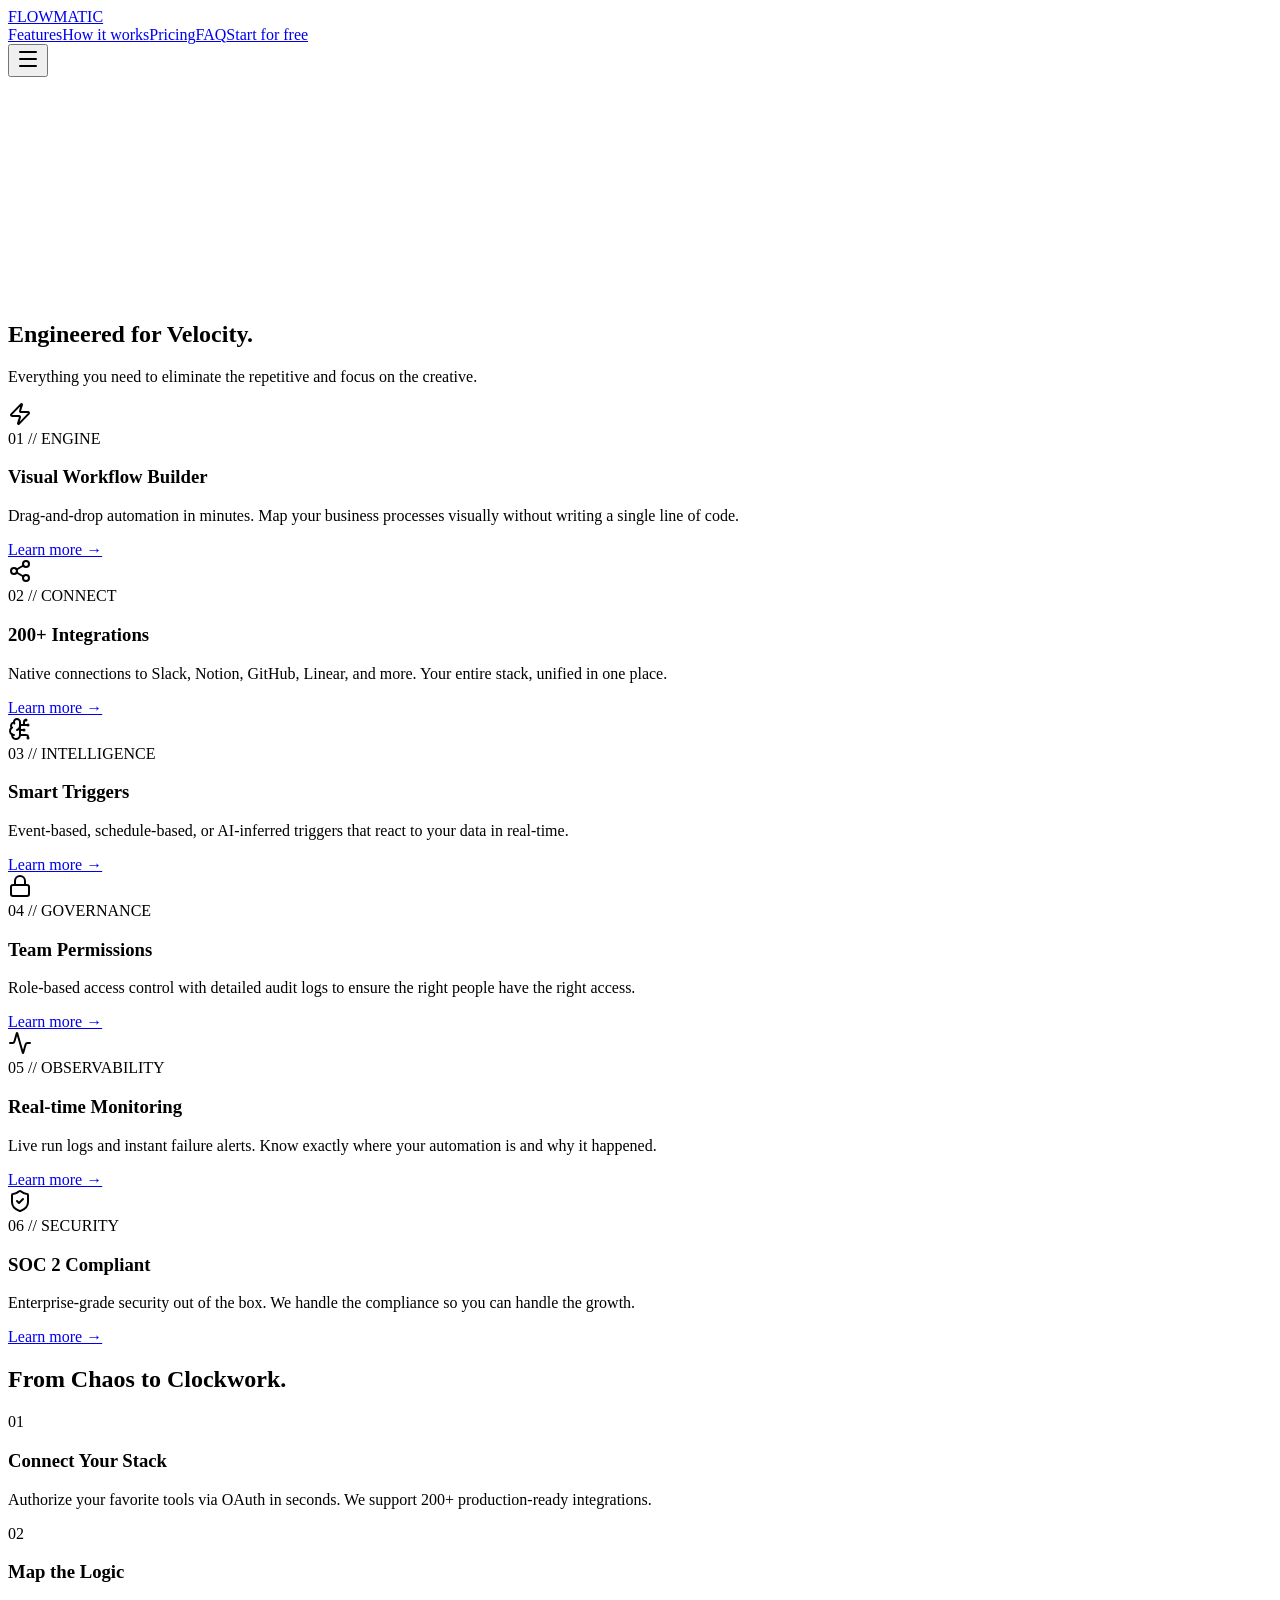
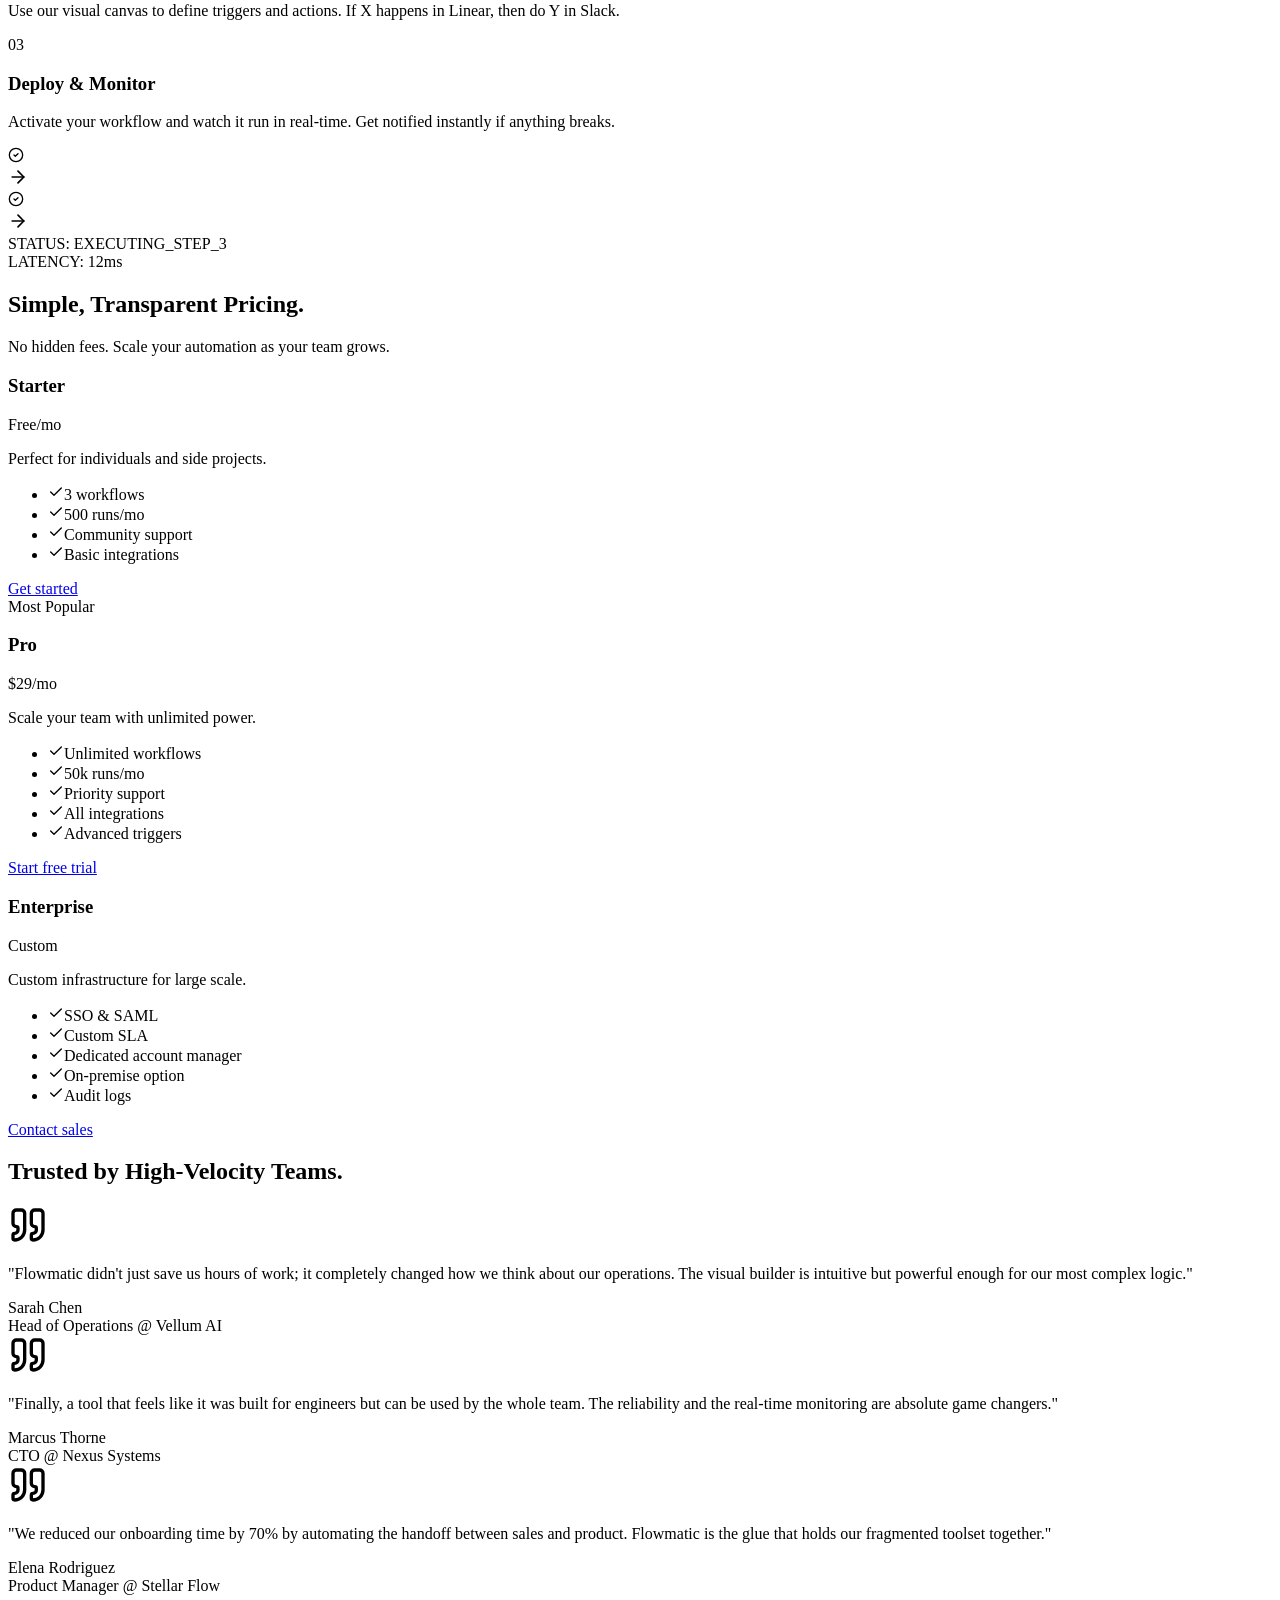
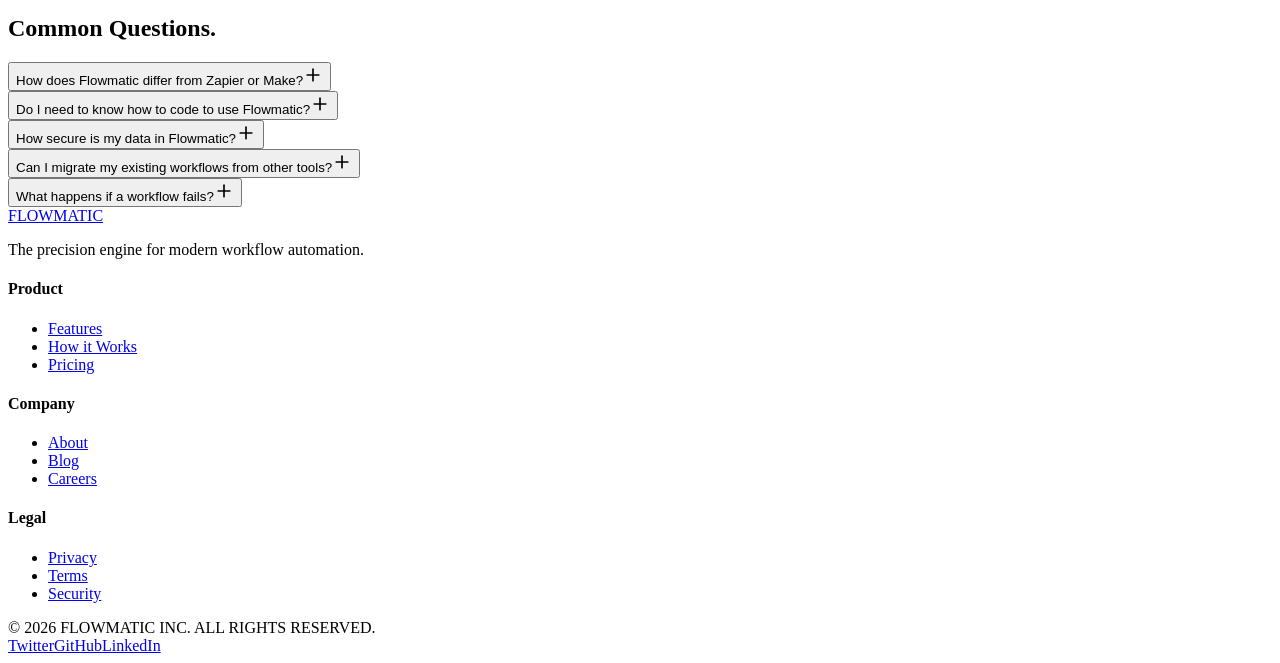
==== build-output/index.html @ 514c2322 "Submit shipskip artifact github-25263241428-1" ====
<!DOCTYPE html><html lang="en" class="scroll-smooth"><head><meta charSet="utf-8"/><meta name="viewport" content="width=device-width, initial-scale=1"/><link rel="preload" href="/_next/static/media/70bc3e132a0a741e-s.p.1409xf.ylxg8g.woff2" as="font" crossorigin="" type="font/woff2"/><link rel="preload" href="/_next/static/media/83afe278b6a6bb3c-s.p.0q-301v4kxxnr.woff2" as="font" crossorigin="" type="font/woff2"/><link rel="stylesheet" href="/_next/static/chunks/16w_9nn9a9vby.css" data-precedence="next"/><link rel="preload" as="script" fetchPriority="low" href="/_next/static/chunks/0ht900cau6_ur.js"/><script src="/_next/static/chunks/06~f4cvc3b8e~.js" async=""></script><script src="/_next/static/chunks/0n~dq4kpx9xxx.js" async=""></script><script src="/_next/static/chunks/turbopack-0cd6qyn3iwjya.js" async=""></script><script src="/_next/static/chunks/0dbhjjzl8qfwv.js" async=""></script><script src="/_next/static/chunks/011aah4_vrsm4.js" async=""></script><meta name="next-size-adjust" content=""/><title>Flowmatic | Automate the work. Keep the thinking.</title><meta name="description" content="AI-powered workflow automation for small teams. Eliminate busywork and ship faster."/><script src="/_next/static/chunks/03~yq9q893hmn.js" noModule=""></script></head><body class="inter_5901b7c6-module__ec5Qua__variable jetbrains_mono_d5591ac2-module__D88TVW__variable font-sans"><div hidden=""><!--$--><!--/$--></div><main class="min-h-screen bg-background selection:bg-accent selection:text-accent-foreground"><nav class="fixed top-0 w-full z-50 border-b border-border bg-background/80 backdrop-blur-md"><div class="max-w-7xl mx-auto px-4 sm:px-6 lg:px-8"><div class="flex justify-between h-16 items-center"><div class="flex items-center"><a href="#" class="text-xl font-bold tracking-tighter flex items-center gap-2"><div class="w-6 h-6 bg-accent rounded-sm"></div><span>FLOWMATIC</span></a></div><div class="hidden md:flex items-center space-x-8"><a href="#features" class="text-sm font-medium text-muted hover:text-accent transition-colors">Features</a><a href="#how-it-works" class="text-sm font-medium text-muted hover:text-accent transition-colors">How it works</a><a href="#pricing" class="text-sm font-medium text-muted hover:text-accent transition-colors">Pricing</a><a href="#faq" class="text-sm font-medium text-muted hover:text-accent transition-colors">FAQ</a><a href="#pricing" class="bg-accent text-accent-foreground px-4 py-2 rounded-sm text-sm font-bold hover:bg-opacity-90 transition-all">Start for free</a></div><div class="md:hidden flex items-center"><button class="text-foreground p-2"><svg xmlns="http://www.w3.org/2000/svg" width="24" height="24" viewBox="0 0 24 24" fill="none" stroke="currentColor" stroke-width="2" stroke-linecap="round" stroke-linejoin="round" class="lucide lucide-menu" aria-hidden="true"><path d="M4 5h16"></path><path d="M4 12h16"></path><path d="M4 19h16"></path></svg></button></div></div></div></nav><section class="relative pt-32 pb-20 lg:pt-48 lg:pb-32 overflow-hidden grain"><div class="absolute inset-0 bg-grid -z-10"></div><div class="absolute inset-0 bg-grid-radial -z-10"></div><div class="max-w-7xl mx-auto px-4 sm:px-6 lg:px-8 text-center"><div class="inline-flex items-center gap-2 px-3 py-1 rounded-full border border-border bg-border/30 text-muted text-xs font-mono mb-6" style="opacity:0;transform:translateY(20px)"><span class="w-2 h-2 rounded-full bg-accent animate-pulse"></span>Now in Public Beta 1.0</div><h1 class="text-5xl md:text-7xl lg:text-8xl font-bold tracking-tighter leading-none mb-8" style="opacity:0;transform:translateY(20px)">Automate the work.<br/><span class="text-accent">Keep the thinking.</span></h1><p class="max-w-2xl mx-auto text-lg md:text-xl text-muted mb-10 leading-relaxed" style="opacity:0;transform:translateY(20px)">Flowmatic connects your tools, eliminates busywork, and keeps your team in flow — without writing a single line of code.</p><div class="flex flex-col sm:flex-row items-center justify-center gap-4" style="opacity:0;transform:translateY(20px)"><a href="#pricing" class="w-full sm:w-auto bg-accent text-accent-foreground px-8 py-4 rounded-sm font-bold text-lg hover:bg-opacity-90 transition-all flex items-center justify-center gap-2 group">Start for free<svg xmlns="http://www.w3.org/2000/svg" width="20" height="20" viewBox="0 0 24 24" fill="none" stroke="currentColor" stroke-width="2" stroke-linecap="round" stroke-linejoin="round" class="lucide lucide-arrow-right group-hover:translate-x-1 transition-transform" aria-hidden="true"><path d="M5 12h14"></path><path d="m12 5 7 7-7 7"></path></svg></a><a href="#how-it-works" class="w-full sm:w-auto border border-border text-foreground px-8 py-4 rounded-sm font-bold text-lg hover:bg-border/50 transition-all flex items-center justify-center gap-2"><svg xmlns="http://www.w3.org/2000/svg" width="18" height="18" viewBox="0 0 24 24" fill="currentColor" stroke="currentColor" stroke-width="2" stroke-linecap="round" stroke-linejoin="round" class="lucide lucide-play" aria-hidden="true"><path d="M5 5a2 2 0 0 1 3.008-1.728l11.997 6.998a2 2 0 0 1 .003 3.458l-12 7A2 2 0 0 1 5 19z"></path></svg>See it in action</a></div><div class="mt-20 relative max-w-5xl mx-auto" style="opacity:0;transform:translateY(40px)"><div class="relative rounded-lg border border-border bg-background p-2 shadow-2xl"><div class="absolute -inset-px bg-gradient-to-b from-accent/20 to-transparent opacity-30 rounded-lg pointer-events-none"></div><div class="bg-background border border-border rounded-sm overflow-hidden aspect-video flex items-center justify-center relative"><div class="absolute inset-0 bg-grid opacity-20"></div><div class="relative w-full h-full p-8 flex items-center justify-center gap-8 overflow-hidden"><div class="w-32 h-20 bg-border border border-border rounded-sm flex flex-col items-center justify-center gap-2 z-10"><div class="w-6 h-6 bg-accent/20 rounded-full"></div><div class="w-12 h-2 bg-muted/30 rounded-full"></div></div><div class="h-px w-12 bg-border relative"><div class="absolute -top-1 left-1/2 -translate-x-1/2 w-2 h-2 bg-accent rounded-full"></div></div><div class="w-32 h-20 bg-border border border-border rounded-sm flex flex-col items-center justify-center gap-2 z-10"><div class="w-6 h-6 bg-accent/20 rounded-full"></div><div class="w-12 h-2 bg-muted/30 rounded-full"></div></div><div class="h-px w-12 bg-border relative"><div class="absolute -top-1 left-1/2 -translate-x-1/2 w-2 h-2 bg-accent rounded-full"></div></div><div class="w-32 h-20 bg-border border border-border rounded-sm flex flex-col items-center justify-center gap-2 z-10"><div class="w-6 h-6 bg-accent/20 rounded-full"></div><div class="w-12 h-2 bg-muted/30 rounded-full"></div></div></div><div class="absolute inset-0 flex items-center justify-center pointer-events-none"><div class="text-xs font-mono text-muted opacity-50 uppercase tracking-widest">Workflow Visualization Engine</div></div></div></div><div class="absolute -top-6 -right-6 hidden lg:block"><div class="bg-background border border-border p-4 rounded-sm shadow-xl"><div class="flex items-center gap-3"><div class="w-3 h-3 rounded-full bg-green-500"></div><span class="text-xs font-mono text-muted">Sync Active: 1.2k events/s</span></div></div></div><div class="absolute -bottom-6 -left-6 hidden lg:block"><div class="bg-background border border-border p-4 rounded-sm shadow-xl"><div class="flex items-center gap-3"><div class="w-3 h-3 rounded-full bg-accent"></div><span class="text-xs font-mono text-muted">AI Trigger: Optimized</span></div></div></div></div></div></section><section id="features" class="py-24 border-t border-border relative"><div class="max-w-7xl mx-auto px-4 sm:px-6 lg:px-8"><div class="mb-16"><h2 class="text-3xl md:text-5xl font-bold tracking-tighter mb-4">Engineered for <span class="text-accent">Velocity.</span></h2><p class="text-muted max-w-xl text-lg">Everything you need to eliminate the repetitive and focus on the creative.</p></div><div class="grid grid-cols-1 md:grid-cols-2 lg:grid-cols-3 gap-px bg-border border border-border"><div class="bg-background p-8 transition-colors group"><div class="flex flex-col h-full"><div class="flex items-start justify-between mb-6"><div class="p-2 border border-border group-hover:border-accent transition-colors"><svg xmlns="http://www.w3.org/2000/svg" width="24" height="24" viewBox="0 0 24 24" fill="none" stroke="currentColor" stroke-width="2" stroke-linecap="round" stroke-linejoin="round" class="lucide lucide-zap text-accent" aria-hidden="true"><path d="M4 14a1 1 0 0 1-.78-1.63l9.9-10.2a.5.5 0 0 1 .86.46l-1.92 6.02A1 1 0 0 0 13 10h7a1 1 0 0 1 .78 1.63l-9.9 10.2a.5.5 0 0 1-.86-.46l1.92-6.02A1 1 0 0 0 11 14z"></path></svg></div><span class="text-[10px] font-mono text-muted tracking-widest">01 // ENGINE</span></div><h3 class="text-xl font-bold mb-3">Visual Workflow Builder</h3><p class="text-muted leading-relaxed mb-6">Drag-and-drop automation in minutes. Map your business processes visually without writing a single line of code.</p><div class="mt-auto pt-6 border-t border-border/50"><a href="#" class="text-xs font-bold text-accent uppercase tracking-widest hover:underline">Learn more →</a></div></div></div><div class="bg-background p-8 transition-colors group"><div class="flex flex-col h-full"><div class="flex items-start justify-between mb-6"><div class="p-2 border border-border group-hover:border-accent transition-colors"><svg xmlns="http://www.w3.org/2000/svg" width="24" height="24" viewBox="0 0 24 24" fill="none" stroke="currentColor" stroke-width="2" stroke-linecap="round" stroke-linejoin="round" class="lucide lucide-share2 lucide-share-2 text-accent" aria-hidden="true"><circle cx="18" cy="5" r="3"></circle><circle cx="6" cy="12" r="3"></circle><circle cx="18" cy="19" r="3"></circle><line x1="8.59" x2="15.42" y1="13.51" y2="17.49"></line><line x1="15.41" x2="8.59" y1="6.51" y2="10.49"></line></svg></div><span class="text-[10px] font-mono text-muted tracking-widest">02 // CONNECT</span></div><h3 class="text-xl font-bold mb-3">200+ Integrations</h3><p class="text-muted leading-relaxed mb-6">Native connections to Slack, Notion, GitHub, Linear, and more. Your entire stack, unified in one place.</p><div class="mt-auto pt-6 border-t border-border/50"><a href="#" class="text-xs font-bold text-accent uppercase tracking-widest hover:underline">Learn more →</a></div></div></div><div class="bg-background p-8 transition-colors group"><div class="flex flex-col h-full"><div class="flex items-start justify-between mb-6"><div class="p-2 border border-border group-hover:border-accent transition-colors"><svg xmlns="http://www.w3.org/2000/svg" width="24" height="24" viewBox="0 0 24 24" fill="none" stroke="currentColor" stroke-width="2" stroke-linecap="round" stroke-linejoin="round" class="lucide lucide-brain-circuit text-accent" aria-hidden="true"><path d="M12 5a3 3 0 1 0-5.997.125 4 4 0 0 0-2.526 5.77 4 4 0 0 0 .556 6.588A4 4 0 1 0 12 18Z"></path><path d="M9 13a4.5 4.5 0 0 0 3-4"></path><path d="M6.003 5.125A3 3 0 0 0 6.401 6.5"></path><path d="M3.477 10.896a4 4 0 0 1 .585-.396"></path><path d="M6 18a4 4 0 0 1-1.967-.516"></path><path d="M12 13h4"></path><path d="M12 18h6a2 2 0 0 1 2 2v1"></path><path d="M12 8h8"></path><path d="M16 8V5a2 2 0 0 1 2-2"></path><circle cx="16" cy="13" r=".5"></circle><circle cx="18" cy="3" r=".5"></circle><circle cx="20" cy="21" r=".5"></circle><circle cx="20" cy="8" r=".5"></circle></svg></div><span class="text-[10px] font-mono text-muted tracking-widest">03 // INTELLIGENCE</span></div><h3 class="text-xl font-bold mb-3">Smart Triggers</h3><p class="text-muted leading-relaxed mb-6">Event-based, schedule-based, or AI-inferred triggers that react to your data in real-time.</p><div class="mt-auto pt-6 border-t border-border/50"><a href="#" class="text-xs font-bold text-accent uppercase tracking-widest hover:underline">Learn more →</a></div></div></div><div class="bg-background p-8 transition-colors group"><div class="flex flex-col h-full"><div class="flex items-start justify-between mb-6"><div class="p-2 border border-border group-hover:border-accent transition-colors"><svg xmlns="http://www.w3.org/2000/svg" width="24" height="24" viewBox="0 0 24 24" fill="none" stroke="currentColor" stroke-width="2" stroke-linecap="round" stroke-linejoin="round" class="lucide lucide-lock text-accent" aria-hidden="true"><rect width="18" height="11" x="3" y="11" rx="2" ry="2"></rect><path d="M7 11V7a5 5 0 0 1 10 0v4"></path></svg></div><span class="text-[10px] font-mono text-muted tracking-widest">04 // GOVERNANCE</span></div><h3 class="text-xl font-bold mb-3">Team Permissions</h3><p class="text-muted leading-relaxed mb-6">Role-based access control with detailed audit logs to ensure the right people have the right access.</p><div class="mt-auto pt-6 border-t border-border/50"><a href="#" class="text-xs font-bold text-accent uppercase tracking-widest hover:underline">Learn more →</a></div></div></div><div class="bg-background p-8 transition-colors group"><div class="flex flex-col h-full"><div class="flex items-start justify-between mb-6"><div class="p-2 border border-border group-hover:border-accent transition-colors"><svg xmlns="http://www.w3.org/2000/svg" width="24" height="24" viewBox="0 0 24 24" fill="none" stroke="currentColor" stroke-width="2" stroke-linecap="round" stroke-linejoin="round" class="lucide lucide-activity text-accent" aria-hidden="true"><path d="M22 12h-2.48a2 2 0 0 0-1.93 1.46l-2.35 8.36a.25.25 0 0 1-.48 0L9.24 2.18a.25.25 0 0 0-.48 0l-2.35 8.36A2 2 0 0 1 4.49 12H2"></path></svg></div><span class="text-[10px] font-mono text-muted tracking-widest">05 // OBSERVABILITY</span></div><h3 class="text-xl font-bold mb-3">Real-time Monitoring</h3><p class="text-muted leading-relaxed mb-6">Live run logs and instant failure alerts. Know exactly where your automation is and why it happened.</p><div class="mt-auto pt-6 border-t border-border/50"><a href="#" class="text-xs font-bold text-accent uppercase tracking-widest hover:underline">Learn more →</a></div></div></div><div class="bg-background p-8 transition-colors group"><div class="flex flex-col h-full"><div class="flex items-start justify-between mb-6"><div class="p-2 border border-border group-hover:border-accent transition-colors"><svg xmlns="http://www.w3.org/2000/svg" width="24" height="24" viewBox="0 0 24 24" fill="none" stroke="currentColor" stroke-width="2" stroke-linecap="round" stroke-linejoin="round" class="lucide lucide-shield-check text-accent" aria-hidden="true"><path d="M20 13c0 5-3.5 7.5-7.66 8.95a1 1 0 0 1-.67-.01C7.5 20.5 4 18 4 13V6a1 1 0 0 1 1-1c2 0 4.5-1.2 6.24-2.72a1.17 1.17 0 0 1 1.52 0C14.51 3.81 17 5 19 5a1 1 0 0 1 1 1z"></path><path d="m9 12 2 2 4-4"></path></svg></div><span class="text-[10px] font-mono text-muted tracking-widest">06 // SECURITY</span></div><h3 class="text-xl font-bold mb-3">SOC 2 Compliant</h3><p class="text-muted leading-relaxed mb-6">Enterprise-grade security out of the box. We handle the compliance so you can handle the growth.</p><div class="mt-auto pt-6 border-t border-border/50"><a href="#" class="text-xs font-bold text-accent uppercase tracking-widest hover:underline">Learn more →</a></div></div></div></div></div></section><section id="how-it-works" class="py-24 bg-background relative overflow-hidden"><div class="absolute inset-0 bg-grid opacity-20 -z-10"></div><div class="max-w-7xl mx-auto px-4 sm:px-6 lg:px-8"><div class="grid lg:grid-cols-2 gap-16 items-center"><div><h2 class="text-3xl md:text-5xl font-bold tracking-tighter mb-8">From Chaos to <span class="text-accent">Clockwork.</span></h2><div class="space-y-12"><div class="flex gap-6"><div class="flex-shrink-0 w-12 h-12 rounded-sm border border-border flex items-center justify-center font-mono text-accent font-bold">01</div><div><h3 class="text-xl font-bold mb-2">Connect Your Stack</h3><p class="text-muted leading-relaxed">Authorize your favorite tools via OAuth in seconds. We support 200+ production-ready integrations.</p></div></div><div class="flex gap-6"><div class="flex-shrink-0 w-12 h-12 rounded-sm border border-border flex items-center justify-center font-mono text-accent font-bold">02</div><div><h3 class="text-xl font-bold mb-2">Map the Logic</h3><p class="text-muted leading-relaxed">Use our visual canvas to define triggers and actions. If X happens in Linear, then do Y in Slack.</p></div></div><div class="flex gap-6"><div class="flex-shrink-0 w-12 h-12 rounded-sm border border-border flex items-center justify-center font-mono text-accent font-bold">03</div><div><h3 class="text-xl font-bold mb-2">Deploy &amp; Monitor</h3><p class="text-muted leading-relaxed">Activate your workflow and watch it run in real-time. Get notified instantly if anything breaks.</p></div></div></div></div><div class="relative"><div class="relative aspect-square max-w-md mx-auto rounded-lg border border-border bg-background p-8 shadow-2xl overflow-hidden"><div class="space-y-6 relative z-10"><div class="flex items-center gap-4 p-3 bg-border/30 border border-border rounded-sm"><div class="w-8 h-8 bg-accent/20 rounded-sm"></div><div class="flex-1 h-3 bg-muted/20 rounded-full"></div><svg xmlns="http://www.w3.org/2000/svg" width="16" height="16" viewBox="0 0 24 24" fill="none" stroke="currentColor" stroke-width="2" stroke-linecap="round" stroke-linejoin="round" class="lucide lucide-circle-check text-green-500" aria-hidden="true"><circle cx="12" cy="12" r="10"></circle><path d="m9 12 2 2 4-4"></path></svg></div><div class="flex justify-center"><svg xmlns="http://www.w3.org/2000/svg" width="20" height="20" viewBox="0 0 24 24" fill="none" stroke="currentColor" stroke-width="2" stroke-linecap="round" stroke-linejoin="round" class="lucide lucide-arrow-right text-border rotate-90" aria-hidden="true"><path d="M5 12h14"></path><path d="m12 5 7 7-7 7"></path></svg></div><div class="flex items-center gap-4 p-3 bg-border/30 border border-border rounded-sm"><div class="w-8 h-8 bg-accent/20 rounded-sm"></div><div class="flex-1 h-3 bg-muted/20 rounded-full"></div><svg xmlns="http://www.w3.org/2000/svg" width="16" height="16" viewBox="0 0 24 24" fill="none" stroke="currentColor" stroke-width="2" stroke-linecap="round" stroke-linejoin="round" class="lucide lucide-circle-check text-green-500" aria-hidden="true"><circle cx="12" cy="12" r="10"></circle><path d="m9 12 2 2 4-4"></path></svg></div><div class="flex justify-center"><svg xmlns="http://www.w3.org/2000/svg" width="20" height="20" viewBox="0 0 24 24" fill="none" stroke="currentColor" stroke-width="2" stroke-linecap="round" stroke-linejoin="round" class="lucide lucide-arrow-right text-border rotate-90" aria-hidden="true"><path d="M5 12h14"></path><path d="m12 5 7 7-7 7"></path></svg></div><div class="flex items-center gap-4 p-3 bg-accent/10 border border-accent/50 rounded-sm"><div class="w-8 h-8 bg-accent rounded-sm"></div><div class="flex-1 h-3 bg-accent/20 rounded-full"></div><div class="w-4 h-4 border-2 border-accent border-t-transparent rounded-full animate-spin"></div></div></div><div class="absolute top-0 right-0 p-4 font-mono text-[10px] text-muted opacity-30">STATUS: EXECUTING_STEP_3</div><div class="absolute bottom-0 left-0 p-4 font-mono text-[10px] text-muted opacity-30">LATENCY: 12ms</div></div><div class="absolute -inset-4 bg-accent/10 blur-3xl rounded-full -z-10"></div></div></div></div></section><section id="pricing" class="py-24 border-t border-border relative"><div class="max-w-7xl mx-auto px-4 sm:px-6 lg:px-8"><div class="text-center mb-16"><h2 class="text-3xl md:text-5xl font-bold tracking-tighter mb-4">Simple, <span class="text-accent">Transparent</span> Pricing.</h2><p class="text-muted max-w-xl mx-auto text-lg">No hidden fees. Scale your automation as your team grows.</p></div><div class="grid grid-cols-1 md:grid-cols-3 gap-8"><div class="relative p-8 rounded-sm border transition-all border-border bg-background"><div class="mb-8"><h3 class="text-xl font-bold mb-2">Starter</h3><div class="flex items-baseline gap-1 mb-2"><span class="text-4xl font-bold">Free</span><span class="text-muted text-sm">/mo</span></div><p class="text-muted text-sm leading-relaxed">Perfect for individuals and side projects.</p></div><ul class="space-y-4 mb-8"><li class="flex items-center gap-3 text-sm"><svg xmlns="http://www.w3.org/2000/svg" width="16" height="16" viewBox="0 0 24 24" fill="none" stroke="currentColor" stroke-width="2" stroke-linecap="round" stroke-linejoin="round" class="lucide lucide-check text-accent flex-shrink-0" aria-hidden="true"><path d="M20 6 9 17l-5-5"></path></svg><span class="text-muted">3 workflows</span></li><li class="flex items-center gap-3 text-sm"><svg xmlns="http://www.w3.org/2000/svg" width="16" height="16" viewBox="0 0 24 24" fill="none" stroke="currentColor" stroke-width="2" stroke-linecap="round" stroke-linejoin="round" class="lucide lucide-check text-accent flex-shrink-0" aria-hidden="true"><path d="M20 6 9 17l-5-5"></path></svg><span class="text-muted">500 runs/mo</span></li><li class="flex items-center gap-3 text-sm"><svg xmlns="http://www.w3.org/2000/svg" width="16" height="16" viewBox="0 0 24 24" fill="none" stroke="currentColor" stroke-width="2" stroke-linecap="round" stroke-linejoin="round" class="lucide lucide-check text-accent flex-shrink-0" aria-hidden="true"><path d="M20 6 9 17l-5-5"></path></svg><span class="text-muted">Community support</span></li><li class="flex items-center gap-3 text-sm"><svg xmlns="http://www.w3.org/2000/svg" width="16" height="16" viewBox="0 0 24 24" fill="none" stroke="currentColor" stroke-width="2" stroke-linecap="round" stroke-linejoin="round" class="lucide lucide-check text-accent flex-shrink-0" aria-hidden="true"><path d="M20 6 9 17l-5-5"></path></svg><span class="text-muted">Basic integrations</span></li></ul><a href="#" class="block w-full text-center py-3 rounded-sm font-bold transition-all border border-border hover:bg-border/50">Get started</a></div><div class="relative p-8 rounded-sm border transition-all border-accent bg-accent/5 scale-105 z-10"><div class="absolute top-0 left-1/2 -translate-x-1/2 -translate-y-1/2 bg-accent text-accent-foreground px-3 py-1 rounded-full text-xs font-bold uppercase tracking-widest">Most Popular</div><div class="mb-8"><h3 class="text-xl font-bold mb-2">Pro</h3><div class="flex items-baseline gap-1 mb-2"><span class="text-4xl font-bold">$29</span><span class="text-muted text-sm">/mo</span></div><p class="text-muted text-sm leading-relaxed">Scale your team with unlimited power.</p></div><ul class="space-y-4 mb-8"><li class="flex items-center gap-3 text-sm"><svg xmlns="http://www.w3.org/2000/svg" width="16" height="16" viewBox="0 0 24 24" fill="none" stroke="currentColor" stroke-width="2" stroke-linecap="round" stroke-linejoin="round" class="lucide lucide-check text-accent flex-shrink-0" aria-hidden="true"><path d="M20 6 9 17l-5-5"></path></svg><span class="text-muted">Unlimited workflows</span></li><li class="flex items-center gap-3 text-sm"><svg xmlns="http://www.w3.org/2000/svg" width="16" height="16" viewBox="0 0 24 24" fill="none" stroke="currentColor" stroke-width="2" stroke-linecap="round" stroke-linejoin="round" class="lucide lucide-check text-accent flex-shrink-0" aria-hidden="true"><path d="M20 6 9 17l-5-5"></path></svg><span class="text-muted">50k runs/mo</span></li><li class="flex items-center gap-3 text-sm"><svg xmlns="http://www.w3.org/2000/svg" width="16" height="16" viewBox="0 0 24 24" fill="none" stroke="currentColor" stroke-width="2" stroke-linecap="round" stroke-linejoin="round" class="lucide lucide-check text-accent flex-shrink-0" aria-hidden="true"><path d="M20 6 9 17l-5-5"></path></svg><span class="text-muted">Priority support</span></li><li class="flex items-center gap-3 text-sm"><svg xmlns="http://www.w3.org/2000/svg" width="16" height="16" viewBox="0 0 24 24" fill="none" stroke="currentColor" stroke-width="2" stroke-linecap="round" stroke-linejoin="round" class="lucide lucide-check text-accent flex-shrink-0" aria-hidden="true"><path d="M20 6 9 17l-5-5"></path></svg><span class="text-muted">All integrations</span></li><li class="flex items-center gap-3 text-sm"><svg xmlns="http://www.w3.org/2000/svg" width="16" height="16" viewBox="0 0 24 24" fill="none" stroke="currentColor" stroke-width="2" stroke-linecap="round" stroke-linejoin="round" class="lucide lucide-check text-accent flex-shrink-0" aria-hidden="true"><path d="M20 6 9 17l-5-5"></path></svg><span class="text-muted">Advanced triggers</span></li></ul><a href="#" class="block w-full text-center py-3 rounded-sm font-bold transition-all bg-accent text-accent-foreground hover:bg-opacity-90">Start free trial</a></div><div class="relative p-8 rounded-sm border transition-all border-border bg-background"><div class="mb-8"><h3 class="text-xl font-bold mb-2">Enterprise</h3><div class="flex items-baseline gap-1 mb-2"><span class="text-4xl font-bold">Custom</span></div><p class="text-muted text-sm leading-relaxed">Custom infrastructure for large scale.</p></div><ul class="space-y-4 mb-8"><li class="flex items-center gap-3 text-sm"><svg xmlns="http://www.w3.org/2000/svg" width="16" height="16" viewBox="0 0 24 24" fill="none" stroke="currentColor" stroke-width="2" stroke-linecap="round" stroke-linejoin="round" class="lucide lucide-check text-accent flex-shrink-0" aria-hidden="true"><path d="M20 6 9 17l-5-5"></path></svg><span class="text-muted">SSO &amp; SAML</span></li><li class="flex items-center gap-3 text-sm"><svg xmlns="http://www.w3.org/2000/svg" width="16" height="16" viewBox="0 0 24 24" fill="none" stroke="currentColor" stroke-width="2" stroke-linecap="round" stroke-linejoin="round" class="lucide lucide-check text-accent flex-shrink-0" aria-hidden="true"><path d="M20 6 9 17l-5-5"></path></svg><span class="text-muted">Custom SLA</span></li><li class="flex items-center gap-3 text-sm"><svg xmlns="http://www.w3.org/2000/svg" width="16" height="16" viewBox="0 0 24 24" fill="none" stroke="currentColor" stroke-width="2" stroke-linecap="round" stroke-linejoin="round" class="lucide lucide-check text-accent flex-shrink-0" aria-hidden="true"><path d="M20 6 9 17l-5-5"></path></svg><span class="text-muted">Dedicated account manager</span></li><li class="flex items-center gap-3 text-sm"><svg xmlns="http://www.w3.org/2000/svg" width="16" height="16" viewBox="0 0 24 24" fill="none" stroke="currentColor" stroke-width="2" stroke-linecap="round" stroke-linejoin="round" class="lucide lucide-check text-accent flex-shrink-0" aria-hidden="true"><path d="M20 6 9 17l-5-5"></path></svg><span class="text-muted">On-premise option</span></li><li class="flex items-center gap-3 text-sm"><svg xmlns="http://www.w3.org/2000/svg" width="16" height="16" viewBox="0 0 24 24" fill="none" stroke="currentColor" stroke-width="2" stroke-linecap="round" stroke-linejoin="round" class="lucide lucide-check text-accent flex-shrink-0" aria-hidden="true"><path d="M20 6 9 17l-5-5"></path></svg><span class="text-muted">Audit logs</span></li></ul><a href="#" class="block w-full text-center py-3 rounded-sm font-bold transition-all border border-border hover:bg-border/50">Contact sales</a></div></div></div></section><section class="py-24 border-t border-border"><div class="max-w-7xl mx-auto px-4 sm:px-6 lg:px-8"><div class="text-center mb-16"><h2 class="text-3xl md:text-5xl font-bold tracking-tighter mb-4">Trusted by <span class="text-accent">High-Velocity</span> Teams.</h2></div><div class="grid grid-cols-1 md:grid-cols-3 gap-8"><div class="p-8 border border-border bg-background relative"><svg xmlns="http://www.w3.org/2000/svg" width="40" height="40" viewBox="0 0 24 24" fill="none" stroke="currentColor" stroke-width="2" stroke-linecap="round" stroke-linejoin="round" class="lucide lucide-quote text-accent/20 absolute top-6 right-6" aria-hidden="true"><path d="M16 3a2 2 0 0 0-2 2v6a2 2 0 0 0 2 2 1 1 0 0 1 1 1v1a2 2 0 0 1-2 2 1 1 0 0 0-1 1v2a1 1 0 0 0 1 1 6 6 0 0 0 6-6V5a2 2 0 0 0-2-2z"></path><path d="M5 3a2 2 0 0 0-2 2v6a2 2 0 0 0 2 2 1 1 0 0 1 1 1v1a2 2 0 0 1-2 2 1 1 0 0 0-1 1v2a1 1 0 0 0 1 1 6 6 0 0 0 6-6V5a2 2 0 0 0-2-2z"></path></svg><div class="relative z-10"><p class="text-lg leading-relaxed mb-8 text-muted">&quot;<!-- -->Flowmatic didn&#x27;t just save us hours of work; it completely changed how we think about our operations. The visual builder is intuitive but powerful enough for our most complex logic.<!-- -->&quot;</p><div><div class="font-bold">Sarah Chen</div><div class="text-xs font-mono text-muted uppercase tracking-tighter">Head of Operations<!-- --> @ <!-- -->Vellum AI</div></div></div></div><div class="p-8 border border-border bg-background relative"><svg xmlns="http://www.w3.org/2000/svg" width="40" height="40" viewBox="0 0 24 24" fill="none" stroke="currentColor" stroke-width="2" stroke-linecap="round" stroke-linejoin="round" class="lucide lucide-quote text-accent/20 absolute top-6 right-6" aria-hidden="true"><path d="M16 3a2 2 0 0 0-2 2v6a2 2 0 0 0 2 2 1 1 0 0 1 1 1v1a2 2 0 0 1-2 2 1 1 0 0 0-1 1v2a1 1 0 0 0 1 1 6 6 0 0 0 6-6V5a2 2 0 0 0-2-2z"></path><path d="M5 3a2 2 0 0 0-2 2v6a2 2 0 0 0 2 2 1 1 0 0 1 1 1v1a2 2 0 0 1-2 2 1 1 0 0 0-1 1v2a1 1 0 0 0 1 1 6 6 0 0 0 6-6V5a2 2 0 0 0-2-2z"></path></svg><div class="relative z-10"><p class="text-lg leading-relaxed mb-8 text-muted">&quot;<!-- -->Finally, a tool that feels like it was built for engineers but can be used by the whole team. The reliability and the real-time monitoring are absolute game changers.<!-- -->&quot;</p><div><div class="font-bold">Marcus Thorne</div><div class="text-xs font-mono text-muted uppercase tracking-tighter">CTO<!-- --> @ <!-- -->Nexus Systems</div></div></div></div><div class="p-8 border border-border bg-background relative"><svg xmlns="http://www.w3.org/2000/svg" width="40" height="40" viewBox="0 0 24 24" fill="none" stroke="currentColor" stroke-width="2" stroke-linecap="round" stroke-linejoin="round" class="lucide lucide-quote text-accent/20 absolute top-6 right-6" aria-hidden="true"><path d="M16 3a2 2 0 0 0-2 2v6a2 2 0 0 0 2 2 1 1 0 0 1 1 1v1a2 2 0 0 1-2 2 1 1 0 0 0-1 1v2a1 1 0 0 0 1 1 6 6 0 0 0 6-6V5a2 2 0 0 0-2-2z"></path><path d="M5 3a2 2 0 0 0-2 2v6a2 2 0 0 0 2 2 1 1 0 0 1 1 1v1a2 2 0 0 1-2 2 1 1 0 0 0-1 1v2a1 1 0 0 0 1 1 6 6 0 0 0 6-6V5a2 2 0 0 0-2-2z"></path></svg><div class="relative z-10"><p class="text-lg leading-relaxed mb-8 text-muted">&quot;<!-- -->We reduced our onboarding time by 70% by automating the handoff between sales and product. Flowmatic is the glue that holds our fragmented toolset together.<!-- -->&quot;</p><div><div class="font-bold">Elena Rodriguez</div><div class="text-xs font-mono text-muted uppercase tracking-tighter">Product Manager<!-- --> @ <!-- -->Stellar Flow</div></div></div></div></div></div></section><section id="faq" class="py-24 border-t border-border"><div class="max-w-3xl mx-auto px-4 sm:px-6 lg:px-8"><div class="text-center mb-16"><h2 class="text-3xl md:text-5xl font-bold tracking-tighter mb-4">Common <span class="text-accent">Questions.</span></h2></div><div class="space-y-4"><div class="border border-border bg-background rounded-sm overflow-hidden"><button class="w-full p-6 flex items-center justify-between text-left hover:bg-border/30 transition-colors"><span class="font-bold text-lg">How does Flowmatic differ from Zapier or Make?</span><svg xmlns="http://www.w3.org/2000/svg" width="20" height="20" viewBox="0 0 24 24" fill="none" stroke="currentColor" stroke-width="2" stroke-linecap="round" stroke-linejoin="round" class="lucide lucide-plus" aria-hidden="true"><path d="M5 12h14"></path><path d="M12 5v14"></path></svg></button></div><div class="border border-border bg-background rounded-sm overflow-hidden"><button class="w-full p-6 flex items-center justify-between text-left hover:bg-border/30 transition-colors"><span class="font-bold text-lg">Do I need to know how to code to use Flowmatic?</span><svg xmlns="http://www.w3.org/2000/svg" width="20" height="20" viewBox="0 0 24 24" fill="none" stroke="currentColor" stroke-width="2" stroke-linecap="round" stroke-linejoin="round" class="lucide lucide-plus" aria-hidden="true"><path d="M5 12h14"></path><path d="M12 5v14"></path></svg></button></div><div class="border border-border bg-background rounded-sm overflow-hidden"><button class="w-full p-6 flex items-center justify-between text-left hover:bg-border/30 transition-colors"><span class="font-bold text-lg">How secure is my data in Flowmatic?</span><svg xmlns="http://www.w3.org/2000/svg" width="20" height="20" viewBox="0 0 24 24" fill="none" stroke="currentColor" stroke-width="2" stroke-linecap="round" stroke-linejoin="round" class="lucide lucide-plus" aria-hidden="true"><path d="M5 12h14"></path><path d="M12 5v14"></path></svg></button></div><div class="border border-border bg-background rounded-sm overflow-hidden"><button class="w-full p-6 flex items-center justify-between text-left hover:bg-border/30 transition-colors"><span class="font-bold text-lg">Can I migrate my existing workflows from other tools?</span><svg xmlns="http://www.w3.org/2000/svg" width="20" height="20" viewBox="0 0 24 24" fill="none" stroke="currentColor" stroke-width="2" stroke-linecap="round" stroke-linejoin="round" class="lucide lucide-plus" aria-hidden="true"><path d="M5 12h14"></path><path d="M12 5v14"></path></svg></button></div><div class="border border-border bg-background rounded-sm overflow-hidden"><button class="w-full p-6 flex items-center justify-between text-left hover:bg-border/30 transition-colors"><span class="font-bold text-lg">What happens if a workflow fails?</span><svg xmlns="http://www.w3.org/2000/svg" width="20" height="20" viewBox="0 0 24 24" fill="none" stroke="currentColor" stroke-width="2" stroke-linecap="round" stroke-linejoin="round" class="lucide lucide-plus" aria-hidden="true"><path d="M5 12h14"></path><path d="M12 5v14"></path></svg></button></div></div></div></section><footer class="py-12 border-t border-border bg-background"><div class="max-w-7xl mx-auto px-4 sm:px-6 lg:px-8"><div class="grid grid-cols-2 md:grid-cols-4 gap-8 mb-12"><div class="col-span-2 md:col-span-1"><a href="#" class="text-xl font-bold tracking-tighter flex items-center gap-2 mb-4"><div class="w-6 h-6 bg-accent rounded-sm"></div><span>FLOWMATIC</span></a><p class="text-muted text-sm leading-relaxed">The precision engine for modern workflow automation.</p></div><div><h4 class="font-bold text-sm uppercase tracking-widest mb-4">Product</h4><ul class="space-y-2 text-sm text-muted"><li><a href="#features" class="hover:text-accent transition-colors">Features</a></li><li><a href="#how-it-works" class="hover:text-accent transition-colors">How it Works</a></li><li><a href="#pricing" class="hover:text-accent transition-colors">Pricing</a></li></ul></div><div><h4 class="font-bold text-sm uppercase tracking-widest mb-4">Company</h4><ul class="space-y-2 text-sm text-muted"><li><a href="#" class="hover:text-accent transition-colors">About</a></li><li><a href="#" class="hover:text-accent transition-colors">Blog</a></li><li><a href="#" class="hover:text-accent transition-colors">Careers</a></li></ul></div><div><h4 class="font-bold text-sm uppercase tracking-widest mb-4">Legal</h4><ul class="space-y-2 text-sm text-muted"><li><a href="#" class="hover:text-accent transition-colors">Privacy</a></li><li><a href="#" class="hover:text-accent transition-colors">Terms</a></li><li><a href="#" class="hover:text-accent transition-colors">Security</a></li></ul></div></div><div class="pt-8 border-t border-border flex flex-col md:flex-row justify-between items-center gap-4"><div class="text-xs font-mono text-muted">© <!-- -->2026<!-- --> FLOWMATIC INC. ALL RIGHTS RESERVED.</div><div class="flex items-center gap-6 text-xs font-mono text-muted"><a href="#" class="hover:text-accent transition-colors">Twitter</a><a href="#" class="hover:text-accent transition-colors">GitHub</a><a href="#" class="hover:text-accent transition-colors">LinkedIn</a></div></div></div></footer></main><!--$--><!--/$--><script src="/_next/static/chunks/0ht900cau6_ur.js" id="_R_" async=""></script><script>(self.__next_f=self.__next_f||[]).push([0])</script><script>self.__next_f.push([1,"1:\"$Sreact.fragment\"\n2:I[39756,[\"/_next/static/chunks/0dbhjjzl8qfwv.js\"],\"default\"]\n3:I[37457,[\"/_next/static/chunks/0dbhjjzl8qfwv.js\"],\"default\"]\n4:I[62319,[\"/_next/static/chunks/0dbhjjzl8qfwv.js\",\"/_next/static/chunks/011aah4_vrsm4.js\"],\"default\"]\n5:I[92349,[\"/_next/static/chunks/0dbhjjzl8qfwv.js\",\"/_next/static/chunks/011aah4_vrsm4.js\"],\"default\"]\n6:I[87165,[\"/_next/static/chunks/0dbhjjzl8qfwv.js\",\"/_next/static/chunks/011aah4_vrsm4.js\"],\"default\"]\n7:I[92556,[\"/_next/static/chunks/0dbhjjzl8qfwv.js\",\"/_next/static/chunks/011aah4_vrsm4.js\"],\"default\"]\n8:I[99763,[\"/_next/static/chunks/0dbhjjzl8qfwv.js\",\"/_next/static/chunks/011aah4_vrsm4.js\"],\"default\"]\n9:I[30133,[\"/_next/static/chunks/0dbhjjzl8qfwv.js\",\"/_next/static/chunks/011aah4_vrsm4.js\"],\"default\"]\na:I[94489,[\"/_next/static/chunks/0dbhjjzl8qfwv.js\",\"/_next/static/chunks/011aah4_vrsm4.js\"],\"default\"]\nf:I[68027,[\"/_next/static/chunks/0dbhjjzl8qfwv.js\"],\"default\",1]\n:HL[\"/_next/static/chunks/16w_9nn9a9vby.css\",\"style\"]\n:HL[\"/_next/static/media/70bc3e132a0a741e-s.p.1409xf.ylxg8g.woff2\",\"font\",{\"crossOrigin\":\"\",\"type\":\"font/woff2\"}]\n:HL[\"/_next/static/media/83afe278b6a6bb3c-s.p.0q-301v4kxxnr.woff2\",\"font\",{\"crossOrigin\":\"\",\"type\":\"font/woff2\"}]\n"])</script><script>self.__next_f.push([1,"0:{\"P\":null,\"c\":[\"\",\"\"],\"q\":\"\",\"i\":false,\"f\":[[[\"\",{\"children\":[\"__PAGE__\",{}]},\"$undefined\",\"$undefined\",16],[[\"$\",\"$1\",\"c\",{\"children\":[[[\"$\",\"link\",\"0\",{\"rel\":\"stylesheet\",\"href\":\"/_next/static/chunks/16w_9nn9a9vby.css\",\"precedence\":\"next\",\"crossOrigin\":\"$undefined\",\"nonce\":\"$undefined\"}],[\"$\",\"script\",\"script-0\",{\"src\":\"/_next/static/chunks/0dbhjjzl8qfwv.js\",\"async\":true,\"nonce\":\"$undefined\"}]],[\"$\",\"html\",null,{\"lang\":\"en\",\"className\":\"scroll-smooth\",\"children\":[\"$\",\"body\",null,{\"className\":\"inter_5901b7c6-module__ec5Qua__variable jetbrains_mono_d5591ac2-module__D88TVW__variable font-sans\",\"children\":[\"$\",\"$L2\",null,{\"parallelRouterKey\":\"children\",\"error\":\"$undefined\",\"errorStyles\":\"$undefined\",\"errorScripts\":\"$undefined\",\"template\":[\"$\",\"$L3\",null,{}],\"templateStyles\":\"$undefined\",\"templateScripts\":\"$undefined\",\"notFound\":[[[\"$\",\"title\",null,{\"children\":\"404: This page could not be found.\"}],[\"$\",\"div\",null,{\"style\":{\"fontFamily\":\"system-ui,\\\"Segoe UI\\\",Roboto,Helvetica,Arial,sans-serif,\\\"Apple Color Emoji\\\",\\\"Segoe UI Emoji\\\"\",\"height\":\"100vh\",\"textAlign\":\"center\",\"display\":\"flex\",\"flexDirection\":\"column\",\"alignItems\":\"center\",\"justifyContent\":\"center\"},\"children\":[\"$\",\"div\",null,{\"children\":[[\"$\",\"style\",null,{\"dangerouslySetInnerHTML\":{\"__html\":\"body{color:#000;background:#fff;margin:0}.next-error-h1{border-right:1px solid rgba(0,0,0,.3)}@media (prefers-color-scheme:dark){body{color:#fff;background:#000}.next-error-h1{border-right:1px solid rgba(255,255,255,.3)}}\"}}],[\"$\",\"h1\",null,{\"className\":\"next-error-h1\",\"style\":{\"display\":\"inline-block\",\"margin\":\"0 20px 0 0\",\"padding\":\"0 23px 0 0\",\"fontSize\":24,\"fontWeight\":500,\"verticalAlign\":\"top\",\"lineHeight\":\"49px\"},\"children\":404}],[\"$\",\"div\",null,{\"style\":{\"display\":\"inline-block\"},\"children\":[\"$\",\"h2\",null,{\"style\":{\"fontSize\":14,\"fontWeight\":400,\"lineHeight\":\"49px\",\"margin\":0},\"children\":\"This page could not be found.\"}]}]]}]}]],[]],\"forbidden\":\"$undefined\",\"unauthorized\":\"$undefined\"}]}]}]]}],{\"children\":[[\"$\",\"$1\",\"c\",{\"children\":[[\"$\",\"main\",null,{\"className\":\"min-h-screen bg-background selection:bg-accent selection:text-accent-foreground\",\"children\":[[\"$\",\"$L4\",null,{}],[\"$\",\"$L5\",null,{}],[\"$\",\"$L6\",null,{}],[\"$\",\"$L7\",null,{}],[\"$\",\"$L8\",null,{}],[\"$\",\"$L9\",null,{}],[\"$\",\"$La\",null,{}],[\"$\",\"footer\",null,{\"className\":\"py-12 border-t border-border bg-background\",\"children\":[\"$\",\"div\",null,{\"className\":\"max-w-7xl mx-auto px-4 sm:px-6 lg:px-8\",\"children\":[[\"$\",\"div\",null,{\"className\":\"grid grid-cols-2 md:grid-cols-4 gap-8 mb-12\",\"children\":[[\"$\",\"div\",null,{\"className\":\"col-span-2 md:col-span-1\",\"children\":[[\"$\",\"a\",null,{\"href\":\"#\",\"className\":\"text-xl font-bold tracking-tighter flex items-center gap-2 mb-4\",\"children\":[[\"$\",\"div\",null,{\"className\":\"w-6 h-6 bg-accent rounded-sm\"}],[\"$\",\"span\",null,{\"children\":\"FLOWMATIC\"}]]}],[\"$\",\"p\",null,{\"className\":\"text-muted text-sm leading-relaxed\",\"children\":\"The precision engine for modern workflow automation.\"}]]}],[\"$\",\"div\",null,{\"children\":[[\"$\",\"h4\",null,{\"className\":\"font-bold text-sm uppercase tracking-widest mb-4\",\"children\":\"Product\"}],[\"$\",\"ul\",null,{\"className\":\"space-y-2 text-sm text-muted\",\"children\":[[\"$\",\"li\",null,{\"children\":[\"$\",\"a\",null,{\"href\":\"#features\",\"className\":\"hover:text-accent transition-colors\",\"children\":\"Features\"}]}],[\"$\",\"li\",null,{\"children\":[\"$\",\"a\",null,{\"href\":\"#how-it-works\",\"className\":\"hover:text-accent transition-colors\",\"children\":\"How it Works\"}]}],[\"$\",\"li\",null,{\"children\":[\"$\",\"a\",null,{\"href\":\"#pricing\",\"className\":\"hover:text-accent transition-colors\",\"children\":\"Pricing\"}]}]]}]]}],[\"$\",\"div\",null,{\"children\":[[\"$\",\"h4\",null,{\"className\":\"font-bold text-sm uppercase tracking-widest mb-4\",\"children\":\"Company\"}],[\"$\",\"ul\",null,{\"className\":\"space-y-2 text-sm text-muted\",\"children\":[[\"$\",\"li\",null,{\"children\":[\"$\",\"a\",null,{\"href\":\"#\",\"className\":\"hover:text-accent transition-colors\",\"children\":\"About\"}]}],[\"$\",\"li\",null,{\"children\":[\"$\",\"a\",null,{\"href\":\"#\",\"className\":\"hover:text-accent transition-colors\",\"children\":\"Blog\"}]}],[\"$\",\"li\",null,{\"children\":[\"$\",\"a\",null,{\"href\":\"#\",\"className\":\"hover:text-accent transition-colors\",\"children\":\"Careers\"}]}]]}]]}],[\"$\",\"div\",null,{\"children\":[[\"$\",\"h4\",null,{\"className\":\"font-bold text-sm uppercase tracking-widest mb-4\",\"children\":\"Legal\"}],[\"$\",\"ul\",null,{\"className\":\"space-y-2 text-sm text-muted\",\"children\":[[\"$\",\"li\",null,{\"children\":[\"$\",\"a\",null,{\"href\":\"#\",\"className\":\"hover:text-accent transition-colors\",\"children\":\"Privacy\"}]}],[\"$\",\"li\",null,{\"children\":[\"$\",\"a\",null,{\"href\":\"#\",\"className\":\"hover:text-accent transition-colors\",\"children\":\"Terms\"}]}],[\"$\",\"li\",null,{\"children\":[\"$\",\"a\",null,{\"href\":\"#\",\"className\":\"hover:text-accent transition-colors\",\"children\":\"Security\"}]}]]}]]}]]}],\"$Lb\"]}]}]]}],[\"$Lc\"],\"$Ld\"]}],{},null,false,null]},null,false,null],\"$Le\",false]],\"m\":\"$undefined\",\"G\":[\"$f\",[\"$L10\"]],\"S\":true,\"h\":null,\"s\":\"$undefined\",\"l\":\"$undefined\",\"p\":\"$undefined\",\"d\":\"$undefined\",\"b\":\"0op-ciBAhWzk2XfJjwnft\"}\n"])</script><script>self.__next_f.push([1,"11:I[97367,[\"/_next/static/chunks/0dbhjjzl8qfwv.js\"],\"OutletBoundary\"]\n12:\"$Sreact.suspense\"\n14:I[97367,[\"/_next/static/chunks/0dbhjjzl8qfwv.js\"],\"ViewportBoundary\"]\n16:I[97367,[\"/_next/static/chunks/0dbhjjzl8qfwv.js\"],\"MetadataBoundary\"]\nb:[\"$\",\"div\",null,{\"className\":\"pt-8 border-t border-border flex flex-col md:flex-row justify-between items-center gap-4\",\"children\":[[\"$\",\"div\",null,{\"className\":\"text-xs font-mono text-muted\",\"children\":[\"© \",2026,\" FLOWMATIC INC. ALL RIGHTS RESERVED.\"]}],[\"$\",\"div\",null,{\"className\":\"flex items-center gap-6 text-xs font-mono text-muted\",\"children\":[[\"$\",\"a\",null,{\"href\":\"#\",\"className\":\"hover:text-accent transition-colors\",\"children\":\"Twitter\"}],[\"$\",\"a\",null,{\"href\":\"#\",\"className\":\"hover:text-accent transition-colors\",\"children\":\"GitHub\"}],[\"$\",\"a\",null,{\"href\":\"#\",\"className\":\"hover:text-accent transition-colors\",\"children\":\"LinkedIn\"}]]}]]}]\nc:[\"$\",\"script\",\"script-0\",{\"src\":\"/_next/static/chunks/011aah4_vrsm4.js\",\"async\":true,\"nonce\":\"$undefined\"}]\nd:[\"$\",\"$L11\",null,{\"children\":[\"$\",\"$12\",null,{\"name\":\"Next.MetadataOutlet\",\"children\":\"$@13\"}]}]\ne:[\"$\",\"$1\",\"h\",{\"children\":[null,[\"$\",\"$L14\",null,{\"children\":\"$L15\"}],[\"$\",\"div\",null,{\"hidden\":true,\"children\":[\"$\",\"$L16\",null,{\"children\":[\"$\",\"$12\",null,{\"name\":\"Next.Metadata\",\"children\":\"$L17\"}]}]}],[\"$\",\"meta\",null,{\"name\":\"next-size-adjust\",\"content\":\"\"}]]}]\n10:[\"$\",\"link\",\"0\",{\"rel\":\"stylesheet\",\"href\":\"/_next/static/chunks/16w_9nn9a9vby.css\",\"precedence\":\"next\",\"crossOrigin\":\"$undefined\",\"nonce\":\"$undefined\"}]\n"])</script><script>self.__next_f.push([1,"15:[[\"$\",\"meta\",\"0\",{\"charSet\":\"utf-8\"}],[\"$\",\"meta\",\"1\",{\"name\":\"viewport\",\"content\":\"width=device-width, initial-scale=1\"}]]\n"])</script><script>self.__next_f.push([1,"13:null\n17:[[\"$\",\"title\",\"0\",{\"children\":\"Flowmatic | Automate the work. Keep the thinking.\"}],[\"$\",\"meta\",\"1\",{\"name\":\"description\",\"content\":\"AI-powered workflow automation for small teams. Eliminate busywork and ship faster.\"}]]\n"])</script></body></html>
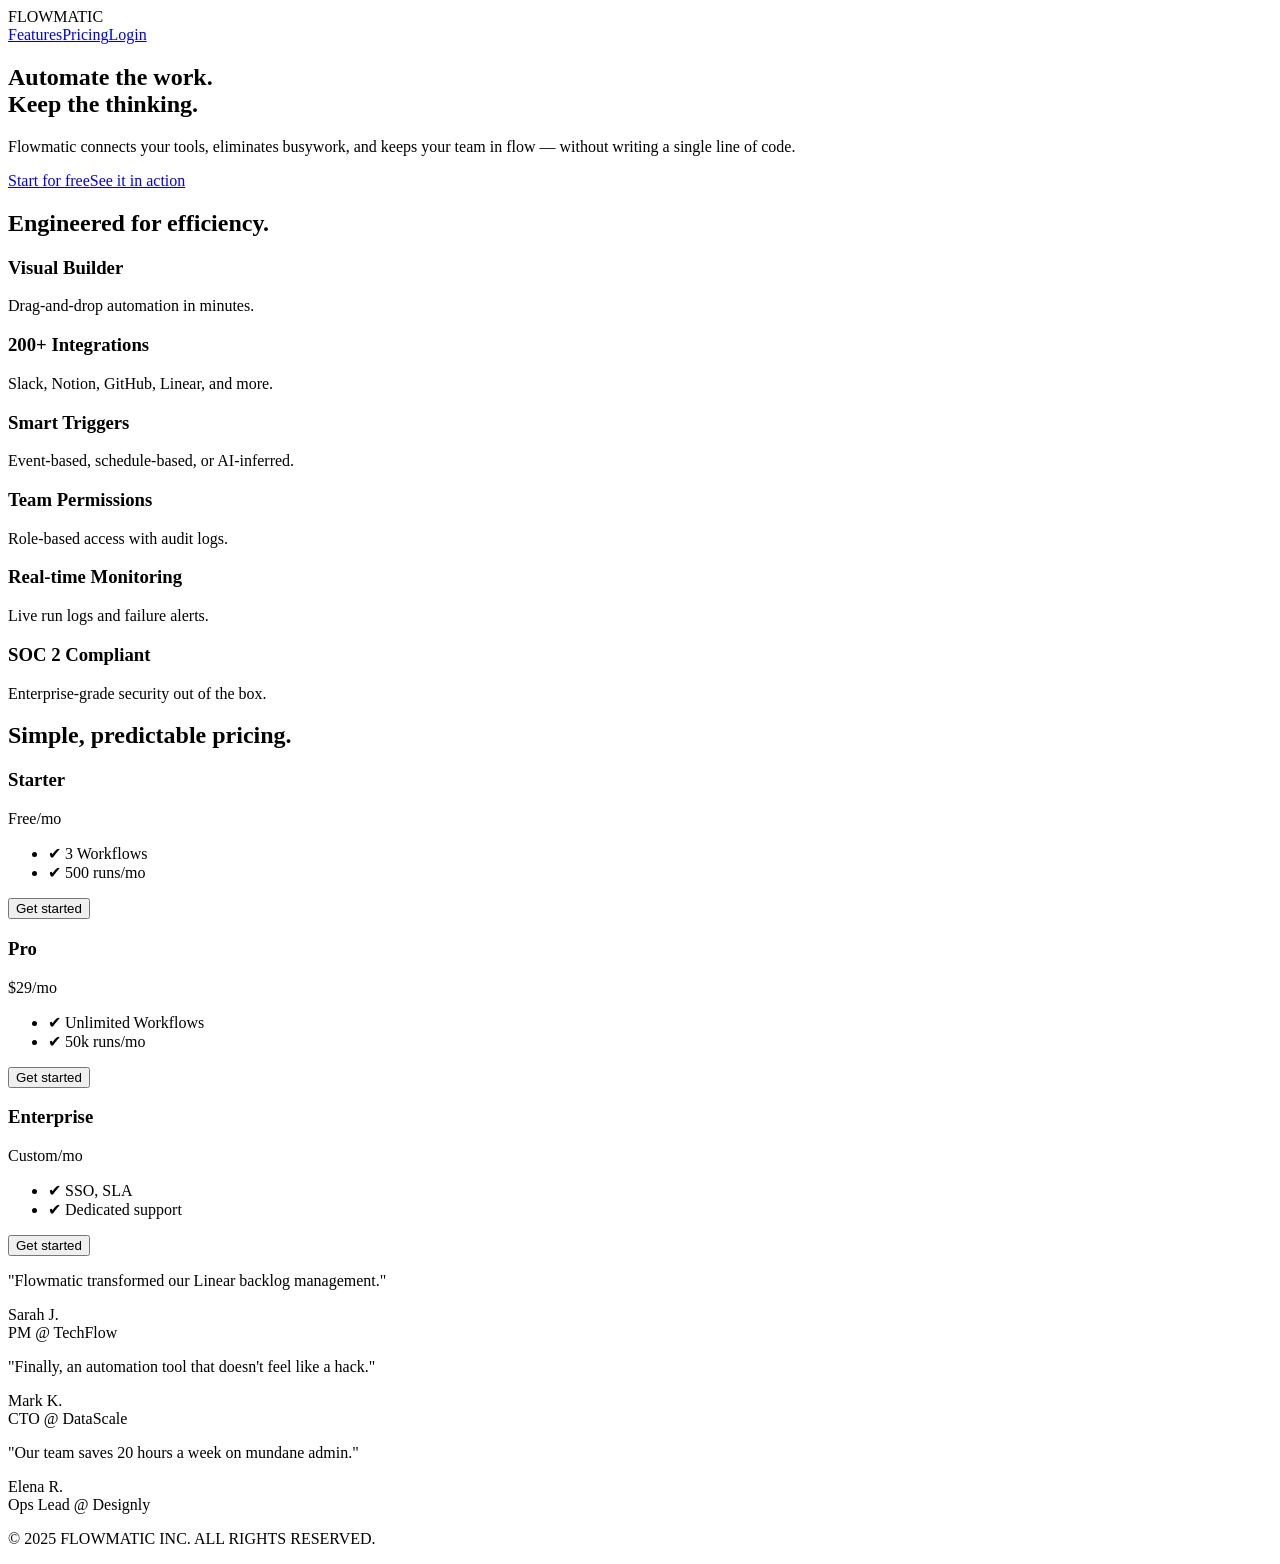
==== commit 7a61a13c: "Submit shipskip artifact github-25263716378-1" ====
--- a/build-output/index.html
+++ b/build-output/index.html
@@ -1 +1 @@
-<!DOCTYPE html><html lang="en" class="scroll-smooth"><head><meta charSet="utf-8"/><meta name="viewport" content="width=device-width, initial-scale=1"/><link rel="preload" href="/_next/static/media/70bc3e132a0a741e-s.p.1409xf.ylxg8g.woff2" as="font" crossorigin="" type="font/woff2"/><link rel="preload" href="/_next/static/media/83afe278b6a6bb3c-s.p.0q-301v4kxxnr.woff2" as="font" crossorigin="" type="font/woff2"/><link rel="stylesheet" href="/_next/static/chunks/16w_9nn9a9vby.css" data-precedence="next"/><link rel="preload" as="script" fetchPriority="low" href="/_next/static/chunks/0ht900cau6_ur.js"/><script src="/_next/static/chunks/06~f4cvc3b8e~.js" async=""></script><script src="/_next/static/chunks/0n~dq4kpx9xxx.js" async=""></script><script src="/_next/static/chunks/turbopack-0cd6qyn3iwjya.js" async=""></script><script src="/_next/static/chunks/0dbhjjzl8qfwv.js" async=""></script><script src="/_next/static/chunks/011aah4_vrsm4.js" async=""></script><meta name="next-size-adjust" content=""/><title>Flowmatic | Automate the work. Keep the thinking.</title><meta name="description" content="AI-powered workflow automation for small teams. Eliminate busywork and ship faster."/><script src="/_next/static/chunks/03~yq9q893hmn.js" noModule=""></script></head><body class="inter_5901b7c6-module__ec5Qua__variable jetbrains_mono_d5591ac2-module__D88TVW__variable font-sans"><div hidden=""><!--$--><!--/$--></div><main class="min-h-screen bg-background selection:bg-accent selection:text-accent-foreground"><nav class="fixed top-0 w-full z-50 border-b border-border bg-background/80 backdrop-blur-md"><div class="max-w-7xl mx-auto px-4 sm:px-6 lg:px-8"><div class="flex justify-between h-16 items-center"><div class="flex items-center"><a href="#" class="text-xl font-bold tracking-tighter flex items-center gap-2"><div class="w-6 h-6 bg-accent rounded-sm"></div><span>FLOWMATIC</span></a></div><div class="hidden md:flex items-center space-x-8"><a href="#features" class="text-sm font-medium text-muted hover:text-accent transition-colors">Features</a><a href="#how-it-works" class="text-sm font-medium text-muted hover:text-accent transition-colors">How it works</a><a href="#pricing" class="text-sm font-medium text-muted hover:text-accent transition-colors">Pricing</a><a href="#faq" class="text-sm font-medium text-muted hover:text-accent transition-colors">FAQ</a><a href="#pricing" class="bg-accent text-accent-foreground px-4 py-2 rounded-sm text-sm font-bold hover:bg-opacity-90 transition-all">Start for free</a></div><div class="md:hidden flex items-center"><button class="text-foreground p-2"><svg xmlns="http://www.w3.org/2000/svg" width="24" height="24" viewBox="0 0 24 24" fill="none" stroke="currentColor" stroke-width="2" stroke-linecap="round" stroke-linejoin="round" class="lucide lucide-menu" aria-hidden="true"><path d="M4 5h16"></path><path d="M4 12h16"></path><path d="M4 19h16"></path></svg></button></div></div></div></nav><section class="relative pt-32 pb-20 lg:pt-48 lg:pb-32 overflow-hidden grain"><div class="absolute inset-0 bg-grid -z-10"></div><div class="absolute inset-0 bg-grid-radial -z-10"></div><div class="max-w-7xl mx-auto px-4 sm:px-6 lg:px-8 text-center"><div class="inline-flex items-center gap-2 px-3 py-1 rounded-full border border-border bg-border/30 text-muted text-xs font-mono mb-6" style="opacity:0;transform:translateY(20px)"><span class="w-2 h-2 rounded-full bg-accent animate-pulse"></span>Now in Public Beta 1.0</div><h1 class="text-5xl md:text-7xl lg:text-8xl font-bold tracking-tighter leading-none mb-8" style="opacity:0;transform:translateY(20px)">Automate the work.<br/><span class="text-accent">Keep the thinking.</span></h1><p class="max-w-2xl mx-auto text-lg md:text-xl text-muted mb-10 leading-relaxed" style="opacity:0;transform:translateY(20px)">Flowmatic connects your tools, eliminates busywork, and keeps your team in flow — without writing a single line of code.</p><div class="flex flex-col sm:flex-row items-center justify-center gap-4" style="opacity:0;transform:translateY(20px)"><a href="#pricing" class="w-full sm:w-auto bg-accent text-accent-foreground px-8 py-4 rounded-sm font-bold text-lg hover:bg-opacity-90 transition-all flex items-center justify-center gap-2 group">Start for free<svg xmlns="http://www.w3.org/2000/svg" width="20" height="20" viewBox="0 0 24 24" fill="none" stroke="currentColor" stroke-width="2" stroke-linecap="round" stroke-linejoin="round" class="lucide lucide-arrow-right group-hover:translate-x-1 transition-transform" aria-hidden="true"><path d="M5 12h14"></path><path d="m12 5 7 7-7 7"></path></svg></a><a href="#how-it-works" class="w-full sm:w-auto border border-border text-foreground px-8 py-4 rounded-sm font-bold text-lg hover:bg-border/50 transition-all flex items-center justify-center gap-2"><svg xmlns="http://www.w3.org/2000/svg" width="18" height="18" viewBox="0 0 24 24" fill="currentColor" stroke="currentColor" stroke-width="2" stroke-linecap="round" stroke-linejoin="round" class="lucide lucide-play" aria-hidden="true"><path d="M5 5a2 2 0 0 1 3.008-1.728l11.997 6.998a2 2 0 0 1 .003 3.458l-12 7A2 2 0 0 1 5 19z"></path></svg>See it in action</a></div><div class="mt-20 relative max-w-5xl mx-auto" style="opacity:0;transform:translateY(40px)"><div class="relative rounded-lg border border-border bg-background p-2 shadow-2xl"><div class="absolute -inset-px bg-gradient-to-b from-accent/20 to-transparent opacity-30 rounded-lg pointer-events-none"></div><div class="bg-background border border-border rounded-sm overflow-hidden aspect-video flex items-center justify-center relative"><div class="absolute inset-0 bg-grid opacity-20"></div><div class="relative w-full h-full p-8 flex items-center justify-center gap-8 overflow-hidden"><div class="w-32 h-20 bg-border border border-border rounded-sm flex flex-col items-center justify-center gap-2 z-10"><div class="w-6 h-6 bg-accent/20 rounded-full"></div><div class="w-12 h-2 bg-muted/30 rounded-full"></div></div><div class="h-px w-12 bg-border relative"><div class="absolute -top-1 left-1/2 -translate-x-1/2 w-2 h-2 bg-accent rounded-full"></div></div><div class="w-32 h-20 bg-border border border-border rounded-sm flex flex-col items-center justify-center gap-2 z-10"><div class="w-6 h-6 bg-accent/20 rounded-full"></div><div class="w-12 h-2 bg-muted/30 rounded-full"></div></div><div class="h-px w-12 bg-border relative"><div class="absolute -top-1 left-1/2 -translate-x-1/2 w-2 h-2 bg-accent rounded-full"></div></div><div class="w-32 h-20 bg-border border border-border rounded-sm flex flex-col items-center justify-center gap-2 z-10"><div class="w-6 h-6 bg-accent/20 rounded-full"></div><div class="w-12 h-2 bg-muted/30 rounded-full"></div></div></div><div class="absolute inset-0 flex items-center justify-center pointer-events-none"><div class="text-xs font-mono text-muted opacity-50 uppercase tracking-widest">Workflow Visualization Engine</div></div></div></div><div class="absolute -top-6 -right-6 hidden lg:block"><div class="bg-background border border-border p-4 rounded-sm shadow-xl"><div class="flex items-center gap-3"><div class="w-3 h-3 rounded-full bg-green-500"></div><span class="text-xs font-mono text-muted">Sync Active: 1.2k events/s</span></div></div></div><div class="absolute -bottom-6 -left-6 hidden lg:block"><div class="bg-background border border-border p-4 rounded-sm shadow-xl"><div class="flex items-center gap-3"><div class="w-3 h-3 rounded-full bg-accent"></div><span class="text-xs font-mono text-muted">AI Trigger: Optimized</span></div></div></div></div></div></section><section id="features" class="py-24 border-t border-border relative"><div class="max-w-7xl mx-auto px-4 sm:px-6 lg:px-8"><div class="mb-16"><h2 class="text-3xl md:text-5xl font-bold tracking-tighter mb-4">Engineered for <span class="text-accent">Velocity.</span></h2><p class="text-muted max-w-xl text-lg">Everything you need to eliminate the repetitive and focus on the creative.</p></div><div class="grid grid-cols-1 md:grid-cols-2 lg:grid-cols-3 gap-px bg-border border border-border"><div class="bg-background p-8 transition-colors group"><div class="flex flex-col h-full"><div class="flex items-start justify-between mb-6"><div class="p-2 border border-border group-hover:border-accent transition-colors"><svg xmlns="http://www.w3.org/2000/svg" width="24" height="24" viewBox="0 0 24 24" fill="none" stroke="currentColor" stroke-width="2" stroke-linecap="round" stroke-linejoin="round" class="lucide lucide-zap text-accent" aria-hidden="true"><path d="M4 14a1 1 0 0 1-.78-1.63l9.9-10.2a.5.5 0 0 1 .86.46l-1.92 6.02A1 1 0 0 0 13 10h7a1 1 0 0 1 .78 1.63l-9.9 10.2a.5.5 0 0 1-.86-.46l1.92-6.02A1 1 0 0 0 11 14z"></path></svg></div><span class="text-[10px] font-mono text-muted tracking-widest">01 // ENGINE</span></div><h3 class="text-xl font-bold mb-3">Visual Workflow Builder</h3><p class="text-muted leading-relaxed mb-6">Drag-and-drop automation in minutes. Map your business processes visually without writing a single line of code.</p><div class="mt-auto pt-6 border-t border-border/50"><a href="#" class="text-xs font-bold text-accent uppercase tracking-widest hover:underline">Learn more →</a></div></div></div><div class="bg-background p-8 transition-colors group"><div class="flex flex-col h-full"><div class="flex items-start justify-between mb-6"><div class="p-2 border border-border group-hover:border-accent transition-colors"><svg xmlns="http://www.w3.org/2000/svg" width="24" height="24" viewBox="0 0 24 24" fill="none" stroke="currentColor" stroke-width="2" stroke-linecap="round" stroke-linejoin="round" class="lucide lucide-share2 lucide-share-2 text-accent" aria-hidden="true"><circle cx="18" cy="5" r="3"></circle><circle cx="6" cy="12" r="3"></circle><circle cx="18" cy="19" r="3"></circle><line x1="8.59" x2="15.42" y1="13.51" y2="17.49"></line><line x1="15.41" x2="8.59" y1="6.51" y2="10.49"></line></svg></div><span class="text-[10px] font-mono text-muted tracking-widest">02 // CONNECT</span></div><h3 class="text-xl font-bold mb-3">200+ Integrations</h3><p class="text-muted leading-relaxed mb-6">Native connections to Slack, Notion, GitHub, Linear, and more. Your entire stack, unified in one place.</p><div class="mt-auto pt-6 border-t border-border/50"><a href="#" class="text-xs font-bold text-accent uppercase tracking-widest hover:underline">Learn more →</a></div></div></div><div class="bg-background p-8 transition-colors group"><div class="flex flex-col h-full"><div class="flex items-start justify-between mb-6"><div class="p-2 border border-border group-hover:border-accent transition-colors"><svg xmlns="http://www.w3.org/2000/svg" width="24" height="24" viewBox="0 0 24 24" fill="none" stroke="currentColor" stroke-width="2" stroke-linecap="round" stroke-linejoin="round" class="lucide lucide-brain-circuit text-accent" aria-hidden="true"><path d="M12 5a3 3 0 1 0-5.997.125 4 4 0 0 0-2.526 5.77 4 4 0 0 0 .556 6.588A4 4 0 1 0 12 18Z"></path><path d="M9 13a4.5 4.5 0 0 0 3-4"></path><path d="M6.003 5.125A3 3 0 0 0 6.401 6.5"></path><path d="M3.477 10.896a4 4 0 0 1 .585-.396"></path><path d="M6 18a4 4 0 0 1-1.967-.516"></path><path d="M12 13h4"></path><path d="M12 18h6a2 2 0 0 1 2 2v1"></path><path d="M12 8h8"></path><path d="M16 8V5a2 2 0 0 1 2-2"></path><circle cx="16" cy="13" r=".5"></circle><circle cx="18" cy="3" r=".5"></circle><circle cx="20" cy="21" r=".5"></circle><circle cx="20" cy="8" r=".5"></circle></svg></div><span class="text-[10px] font-mono text-muted tracking-widest">03 // INTELLIGENCE</span></div><h3 class="text-xl font-bold mb-3">Smart Triggers</h3><p class="text-muted leading-relaxed mb-6">Event-based, schedule-based, or AI-inferred triggers that react to your data in real-time.</p><div class="mt-auto pt-6 border-t border-border/50"><a href="#" class="text-xs font-bold text-accent uppercase tracking-widest hover:underline">Learn more →</a></div></div></div><div class="bg-background p-8 transition-colors group"><div class="flex flex-col h-full"><div class="flex items-start justify-between mb-6"><div class="p-2 border border-border group-hover:border-accent transition-colors"><svg xmlns="http://www.w3.org/2000/svg" width="24" height="24" viewBox="0 0 24 24" fill="none" stroke="currentColor" stroke-width="2" stroke-linecap="round" stroke-linejoin="round" class="lucide lucide-lock text-accent" aria-hidden="true"><rect width="18" height="11" x="3" y="11" rx="2" ry="2"></rect><path d="M7 11V7a5 5 0 0 1 10 0v4"></path></svg></div><span class="text-[10px] font-mono text-muted tracking-widest">04 // GOVERNANCE</span></div><h3 class="text-xl font-bold mb-3">Team Permissions</h3><p class="text-muted leading-relaxed mb-6">Role-based access control with detailed audit logs to ensure the right people have the right access.</p><div class="mt-auto pt-6 border-t border-border/50"><a href="#" class="text-xs font-bold text-accent uppercase tracking-widest hover:underline">Learn more →</a></div></div></div><div class="bg-background p-8 transition-colors group"><div class="flex flex-col h-full"><div class="flex items-start justify-between mb-6"><div class="p-2 border border-border group-hover:border-accent transition-colors"><svg xmlns="http://www.w3.org/2000/svg" width="24" height="24" viewBox="0 0 24 24" fill="none" stroke="currentColor" stroke-width="2" stroke-linecap="round" stroke-linejoin="round" class="lucide lucide-activity text-accent" aria-hidden="true"><path d="M22 12h-2.48a2 2 0 0 0-1.93 1.46l-2.35 8.36a.25.25 0 0 1-.48 0L9.24 2.18a.25.25 0 0 0-.48 0l-2.35 8.36A2 2 0 0 1 4.49 12H2"></path></svg></div><span class="text-[10px] font-mono text-muted tracking-widest">05 // OBSERVABILITY</span></div><h3 class="text-xl font-bold mb-3">Real-time Monitoring</h3><p class="text-muted leading-relaxed mb-6">Live run logs and instant failure alerts. Know exactly where your automation is and why it happened.</p><div class="mt-auto pt-6 border-t border-border/50"><a href="#" class="text-xs font-bold text-accent uppercase tracking-widest hover:underline">Learn more →</a></div></div></div><div class="bg-background p-8 transition-colors group"><div class="flex flex-col h-full"><div class="flex items-start justify-between mb-6"><div class="p-2 border border-border group-hover:border-accent transition-colors"><svg xmlns="http://www.w3.org/2000/svg" width="24" height="24" viewBox="0 0 24 24" fill="none" stroke="currentColor" stroke-width="2" stroke-linecap="round" stroke-linejoin="round" class="lucide lucide-shield-check text-accent" aria-hidden="true"><path d="M20 13c0 5-3.5 7.5-7.66 8.95a1 1 0 0 1-.67-.01C7.5 20.5 4 18 4 13V6a1 1 0 0 1 1-1c2 0 4.5-1.2 6.24-2.72a1.17 1.17 0 0 1 1.52 0C14.51 3.81 17 5 19 5a1 1 0 0 1 1 1z"></path><path d="m9 12 2 2 4-4"></path></svg></div><span class="text-[10px] font-mono text-muted tracking-widest">06 // SECURITY</span></div><h3 class="text-xl font-bold mb-3">SOC 2 Compliant</h3><p class="text-muted leading-relaxed mb-6">Enterprise-grade security out of the box. We handle the compliance so you can handle the growth.</p><div class="mt-auto pt-6 border-t border-border/50"><a href="#" class="text-xs font-bold text-accent uppercase tracking-widest hover:underline">Learn more →</a></div></div></div></div></div></section><section id="how-it-works" class="py-24 bg-background relative overflow-hidden"><div class="absolute inset-0 bg-grid opacity-20 -z-10"></div><div class="max-w-7xl mx-auto px-4 sm:px-6 lg:px-8"><div class="grid lg:grid-cols-2 gap-16 items-center"><div><h2 class="text-3xl md:text-5xl font-bold tracking-tighter mb-8">From Chaos to <span class="text-accent">Clockwork.</span></h2><div class="space-y-12"><div class="flex gap-6"><div class="flex-shrink-0 w-12 h-12 rounded-sm border border-border flex items-center justify-center font-mono text-accent font-bold">01</div><div><h3 class="text-xl font-bold mb-2">Connect Your Stack</h3><p class="text-muted leading-relaxed">Authorize your favorite tools via OAuth in seconds. We support 200+ production-ready integrations.</p></div></div><div class="flex gap-6"><div class="flex-shrink-0 w-12 h-12 rounded-sm border border-border flex items-center justify-center font-mono text-accent font-bold">02</div><div><h3 class="text-xl font-bold mb-2">Map the Logic</h3><p class="text-muted leading-relaxed">Use our visual canvas to define triggers and actions. If X happens in Linear, then do Y in Slack.</p></div></div><div class="flex gap-6"><div class="flex-shrink-0 w-12 h-12 rounded-sm border border-border flex items-center justify-center font-mono text-accent font-bold">03</div><div><h3 class="text-xl font-bold mb-2">Deploy &amp; Monitor</h3><p class="text-muted leading-relaxed">Activate your workflow and watch it run in real-time. Get notified instantly if anything breaks.</p></div></div></div></div><div class="relative"><div class="relative aspect-square max-w-md mx-auto rounded-lg border border-border bg-background p-8 shadow-2xl overflow-hidden"><div class="space-y-6 relative z-10"><div class="flex items-center gap-4 p-3 bg-border/30 border border-border rounded-sm"><div class="w-8 h-8 bg-accent/20 rounded-sm"></div><div class="flex-1 h-3 bg-muted/20 rounded-full"></div><svg xmlns="http://www.w3.org/2000/svg" width="16" height="16" viewBox="0 0 24 24" fill="none" stroke="currentColor" stroke-width="2" stroke-linecap="round" stroke-linejoin="round" class="lucide lucide-circle-check text-green-500" aria-hidden="true"><circle cx="12" cy="12" r="10"></circle><path d="m9 12 2 2 4-4"></path></svg></div><div class="flex justify-center"><svg xmlns="http://www.w3.org/2000/svg" width="20" height="20" viewBox="0 0 24 24" fill="none" stroke="currentColor" stroke-width="2" stroke-linecap="round" stroke-linejoin="round" class="lucide lucide-arrow-right text-border rotate-90" aria-hidden="true"><path d="M5 12h14"></path><path d="m12 5 7 7-7 7"></path></svg></div><div class="flex items-center gap-4 p-3 bg-border/30 border border-border rounded-sm"><div class="w-8 h-8 bg-accent/20 rounded-sm"></div><div class="flex-1 h-3 bg-muted/20 rounded-full"></div><svg xmlns="http://www.w3.org/2000/svg" width="16" height="16" viewBox="0 0 24 24" fill="none" stroke="currentColor" stroke-width="2" stroke-linecap="round" stroke-linejoin="round" class="lucide lucide-circle-check text-green-500" aria-hidden="true"><circle cx="12" cy="12" r="10"></circle><path d="m9 12 2 2 4-4"></path></svg></div><div class="flex justify-center"><svg xmlns="http://www.w3.org/2000/svg" width="20" height="20" viewBox="0 0 24 24" fill="none" stroke="currentColor" stroke-width="2" stroke-linecap="round" stroke-linejoin="round" class="lucide lucide-arrow-right text-border rotate-90" aria-hidden="true"><path d="M5 12h14"></path><path d="m12 5 7 7-7 7"></path></svg></div><div class="flex items-center gap-4 p-3 bg-accent/10 border border-accent/50 rounded-sm"><div class="w-8 h-8 bg-accent rounded-sm"></div><div class="flex-1 h-3 bg-accent/20 rounded-full"></div><div class="w-4 h-4 border-2 border-accent border-t-transparent rounded-full animate-spin"></div></div></div><div class="absolute top-0 right-0 p-4 font-mono text-[10px] text-muted opacity-30">STATUS: EXECUTING_STEP_3</div><div class="absolute bottom-0 left-0 p-4 font-mono text-[10px] text-muted opacity-30">LATENCY: 12ms</div></div><div class="absolute -inset-4 bg-accent/10 blur-3xl rounded-full -z-10"></div></div></div></div></section><section id="pricing" class="py-24 border-t border-border relative"><div class="max-w-7xl mx-auto px-4 sm:px-6 lg:px-8"><div class="text-center mb-16"><h2 class="text-3xl md:text-5xl font-bold tracking-tighter mb-4">Simple, <span class="text-accent">Transparent</span> Pricing.</h2><p class="text-muted max-w-xl mx-auto text-lg">No hidden fees. Scale your automation as your team grows.</p></div><div class="grid grid-cols-1 md:grid-cols-3 gap-8"><div class="relative p-8 rounded-sm border transition-all border-border bg-background"><div class="mb-8"><h3 class="text-xl font-bold mb-2">Starter</h3><div class="flex items-baseline gap-1 mb-2"><span class="text-4xl font-bold">Free</span><span class="text-muted text-sm">/mo</span></div><p class="text-muted text-sm leading-relaxed">Perfect for individuals and side projects.</p></div><ul class="space-y-4 mb-8"><li class="flex items-center gap-3 text-sm"><svg xmlns="http://www.w3.org/2000/svg" width="16" height="16" viewBox="0 0 24 24" fill="none" stroke="currentColor" stroke-width="2" stroke-linecap="round" stroke-linejoin="round" class="lucide lucide-check text-accent flex-shrink-0" aria-hidden="true"><path d="M20 6 9 17l-5-5"></path></svg><span class="text-muted">3 workflows</span></li><li class="flex items-center gap-3 text-sm"><svg xmlns="http://www.w3.org/2000/svg" width="16" height="16" viewBox="0 0 24 24" fill="none" stroke="currentColor" stroke-width="2" stroke-linecap="round" stroke-linejoin="round" class="lucide lucide-check text-accent flex-shrink-0" aria-hidden="true"><path d="M20 6 9 17l-5-5"></path></svg><span class="text-muted">500 runs/mo</span></li><li class="flex items-center gap-3 text-sm"><svg xmlns="http://www.w3.org/2000/svg" width="16" height="16" viewBox="0 0 24 24" fill="none" stroke="currentColor" stroke-width="2" stroke-linecap="round" stroke-linejoin="round" class="lucide lucide-check text-accent flex-shrink-0" aria-hidden="true"><path d="M20 6 9 17l-5-5"></path></svg><span class="text-muted">Community support</span></li><li class="flex items-center gap-3 text-sm"><svg xmlns="http://www.w3.org/2000/svg" width="16" height="16" viewBox="0 0 24 24" fill="none" stroke="currentColor" stroke-width="2" stroke-linecap="round" stroke-linejoin="round" class="lucide lucide-check text-accent flex-shrink-0" aria-hidden="true"><path d="M20 6 9 17l-5-5"></path></svg><span class="text-muted">Basic integrations</span></li></ul><a href="#" class="block w-full text-center py-3 rounded-sm font-bold transition-all border border-border hover:bg-border/50">Get started</a></div><div class="relative p-8 rounded-sm border transition-all border-accent bg-accent/5 scale-105 z-10"><div class="absolute top-0 left-1/2 -translate-x-1/2 -translate-y-1/2 bg-accent text-accent-foreground px-3 py-1 rounded-full text-xs font-bold uppercase tracking-widest">Most Popular</div><div class="mb-8"><h3 class="text-xl font-bold mb-2">Pro</h3><div class="flex items-baseline gap-1 mb-2"><span class="text-4xl font-bold">$29</span><span class="text-muted text-sm">/mo</span></div><p class="text-muted text-sm leading-relaxed">Scale your team with unlimited power.</p></div><ul class="space-y-4 mb-8"><li class="flex items-center gap-3 text-sm"><svg xmlns="http://www.w3.org/2000/svg" width="16" height="16" viewBox="0 0 24 24" fill="none" stroke="currentColor" stroke-width="2" stroke-linecap="round" stroke-linejoin="round" class="lucide lucide-check text-accent flex-shrink-0" aria-hidden="true"><path d="M20 6 9 17l-5-5"></path></svg><span class="text-muted">Unlimited workflows</span></li><li class="flex items-center gap-3 text-sm"><svg xmlns="http://www.w3.org/2000/svg" width="16" height="16" viewBox="0 0 24 24" fill="none" stroke="currentColor" stroke-width="2" stroke-linecap="round" stroke-linejoin="round" class="lucide lucide-check text-accent flex-shrink-0" aria-hidden="true"><path d="M20 6 9 17l-5-5"></path></svg><span class="text-muted">50k runs/mo</span></li><li class="flex items-center gap-3 text-sm"><svg xmlns="http://www.w3.org/2000/svg" width="16" height="16" viewBox="0 0 24 24" fill="none" stroke="currentColor" stroke-width="2" stroke-linecap="round" stroke-linejoin="round" class="lucide lucide-check text-accent flex-shrink-0" aria-hidden="true"><path d="M20 6 9 17l-5-5"></path></svg><span class="text-muted">Priority support</span></li><li class="flex items-center gap-3 text-sm"><svg xmlns="http://www.w3.org/2000/svg" width="16" height="16" viewBox="0 0 24 24" fill="none" stroke="currentColor" stroke-width="2" stroke-linecap="round" stroke-linejoin="round" class="lucide lucide-check text-accent flex-shrink-0" aria-hidden="true"><path d="M20 6 9 17l-5-5"></path></svg><span class="text-muted">All integrations</span></li><li class="flex items-center gap-3 text-sm"><svg xmlns="http://www.w3.org/2000/svg" width="16" height="16" viewBox="0 0 24 24" fill="none" stroke="currentColor" stroke-width="2" stroke-linecap="round" stroke-linejoin="round" class="lucide lucide-check text-accent flex-shrink-0" aria-hidden="true"><path d="M20 6 9 17l-5-5"></path></svg><span class="text-muted">Advanced triggers</span></li></ul><a href="#" class="block w-full text-center py-3 rounded-sm font-bold transition-all bg-accent text-accent-foreground hover:bg-opacity-90">Start free trial</a></div><div class="relative p-8 rounded-sm border transition-all border-border bg-background"><div class="mb-8"><h3 class="text-xl font-bold mb-2">Enterprise</h3><div class="flex items-baseline gap-1 mb-2"><span class="text-4xl font-bold">Custom</span></div><p class="text-muted text-sm leading-relaxed">Custom infrastructure for large scale.</p></div><ul class="space-y-4 mb-8"><li class="flex items-center gap-3 text-sm"><svg xmlns="http://www.w3.org/2000/svg" width="16" height="16" viewBox="0 0 24 24" fill="none" stroke="currentColor" stroke-width="2" stroke-linecap="round" stroke-linejoin="round" class="lucide lucide-check text-accent flex-shrink-0" aria-hidden="true"><path d="M20 6 9 17l-5-5"></path></svg><span class="text-muted">SSO &amp; SAML</span></li><li class="flex items-center gap-3 text-sm"><svg xmlns="http://www.w3.org/2000/svg" width="16" height="16" viewBox="0 0 24 24" fill="none" stroke="currentColor" stroke-width="2" stroke-linecap="round" stroke-linejoin="round" class="lucide lucide-check text-accent flex-shrink-0" aria-hidden="true"><path d="M20 6 9 17l-5-5"></path></svg><span class="text-muted">Custom SLA</span></li><li class="flex items-center gap-3 text-sm"><svg xmlns="http://www.w3.org/2000/svg" width="16" height="16" viewBox="0 0 24 24" fill="none" stroke="currentColor" stroke-width="2" stroke-linecap="round" stroke-linejoin="round" class="lucide lucide-check text-accent flex-shrink-0" aria-hidden="true"><path d="M20 6 9 17l-5-5"></path></svg><span class="text-muted">Dedicated account manager</span></li><li class="flex items-center gap-3 text-sm"><svg xmlns="http://www.w3.org/2000/svg" width="16" height="16" viewBox="0 0 24 24" fill="none" stroke="currentColor" stroke-width="2" stroke-linecap="round" stroke-linejoin="round" class="lucide lucide-check text-accent flex-shrink-0" aria-hidden="true"><path d="M20 6 9 17l-5-5"></path></svg><span class="text-muted">On-premise option</span></li><li class="flex items-center gap-3 text-sm"><svg xmlns="http://www.w3.org/2000/svg" width="16" height="16" viewBox="0 0 24 24" fill="none" stroke="currentColor" stroke-width="2" stroke-linecap="round" stroke-linejoin="round" class="lucide lucide-check text-accent flex-shrink-0" aria-hidden="true"><path d="M20 6 9 17l-5-5"></path></svg><span class="text-muted">Audit logs</span></li></ul><a href="#" class="block w-full text-center py-3 rounded-sm font-bold transition-all border border-border hover:bg-border/50">Contact sales</a></div></div></div></section><section class="py-24 border-t border-border"><div class="max-w-7xl mx-auto px-4 sm:px-6 lg:px-8"><div class="text-center mb-16"><h2 class="text-3xl md:text-5xl font-bold tracking-tighter mb-4">Trusted by <span class="text-accent">High-Velocity</span> Teams.</h2></div><div class="grid grid-cols-1 md:grid-cols-3 gap-8"><div class="p-8 border border-border bg-background relative"><svg xmlns="http://www.w3.org/2000/svg" width="40" height="40" viewBox="0 0 24 24" fill="none" stroke="currentColor" stroke-width="2" stroke-linecap="round" stroke-linejoin="round" class="lucide lucide-quote text-accent/20 absolute top-6 right-6" aria-hidden="true"><path d="M16 3a2 2 0 0 0-2 2v6a2 2 0 0 0 2 2 1 1 0 0 1 1 1v1a2 2 0 0 1-2 2 1 1 0 0 0-1 1v2a1 1 0 0 0 1 1 6 6 0 0 0 6-6V5a2 2 0 0 0-2-2z"></path><path d="M5 3a2 2 0 0 0-2 2v6a2 2 0 0 0 2 2 1 1 0 0 1 1 1v1a2 2 0 0 1-2 2 1 1 0 0 0-1 1v2a1 1 0 0 0 1 1 6 6 0 0 0 6-6V5a2 2 0 0 0-2-2z"></path></svg><div class="relative z-10"><p class="text-lg leading-relaxed mb-8 text-muted">&quot;<!-- -->Flowmatic didn&#x27;t just save us hours of work; it completely changed how we think about our operations. The visual builder is intuitive but powerful enough for our most complex logic.<!-- -->&quot;</p><div><div class="font-bold">Sarah Chen</div><div class="text-xs font-mono text-muted uppercase tracking-tighter">Head of Operations<!-- --> @ <!-- -->Vellum AI</div></div></div></div><div class="p-8 border border-border bg-background relative"><svg xmlns="http://www.w3.org/2000/svg" width="40" height="40" viewBox="0 0 24 24" fill="none" stroke="currentColor" stroke-width="2" stroke-linecap="round" stroke-linejoin="round" class="lucide lucide-quote text-accent/20 absolute top-6 right-6" aria-hidden="true"><path d="M16 3a2 2 0 0 0-2 2v6a2 2 0 0 0 2 2 1 1 0 0 1 1 1v1a2 2 0 0 1-2 2 1 1 0 0 0-1 1v2a1 1 0 0 0 1 1 6 6 0 0 0 6-6V5a2 2 0 0 0-2-2z"></path><path d="M5 3a2 2 0 0 0-2 2v6a2 2 0 0 0 2 2 1 1 0 0 1 1 1v1a2 2 0 0 1-2 2 1 1 0 0 0-1 1v2a1 1 0 0 0 1 1 6 6 0 0 0 6-6V5a2 2 0 0 0-2-2z"></path></svg><div class="relative z-10"><p class="text-lg leading-relaxed mb-8 text-muted">&quot;<!-- -->Finally, a tool that feels like it was built for engineers but can be used by the whole team. The reliability and the real-time monitoring are absolute game changers.<!-- -->&quot;</p><div><div class="font-bold">Marcus Thorne</div><div class="text-xs font-mono text-muted uppercase tracking-tighter">CTO<!-- --> @ <!-- -->Nexus Systems</div></div></div></div><div class="p-8 border border-border bg-background relative"><svg xmlns="http://www.w3.org/2000/svg" width="40" height="40" viewBox="0 0 24 24" fill="none" stroke="currentColor" stroke-width="2" stroke-linecap="round" stroke-linejoin="round" class="lucide lucide-quote text-accent/20 absolute top-6 right-6" aria-hidden="true"><path d="M16 3a2 2 0 0 0-2 2v6a2 2 0 0 0 2 2 1 1 0 0 1 1 1v1a2 2 0 0 1-2 2 1 1 0 0 0-1 1v2a1 1 0 0 0 1 1 6 6 0 0 0 6-6V5a2 2 0 0 0-2-2z"></path><path d="M5 3a2 2 0 0 0-2 2v6a2 2 0 0 0 2 2 1 1 0 0 1 1 1v1a2 2 0 0 1-2 2 1 1 0 0 0-1 1v2a1 1 0 0 0 1 1 6 6 0 0 0 6-6V5a2 2 0 0 0-2-2z"></path></svg><div class="relative z-10"><p class="text-lg leading-relaxed mb-8 text-muted">&quot;<!-- -->We reduced our onboarding time by 70% by automating the handoff between sales and product. Flowmatic is the glue that holds our fragmented toolset together.<!-- -->&quot;</p><div><div class="font-bold">Elena Rodriguez</div><div class="text-xs font-mono text-muted uppercase tracking-tighter">Product Manager<!-- --> @ <!-- -->Stellar Flow</div></div></div></div></div></div></section><section id="faq" class="py-24 border-t border-border"><div class="max-w-3xl mx-auto px-4 sm:px-6 lg:px-8"><div class="text-center mb-16"><h2 class="text-3xl md:text-5xl font-bold tracking-tighter mb-4">Common <span class="text-accent">Questions.</span></h2></div><div class="space-y-4"><div class="border border-border bg-background rounded-sm overflow-hidden"><button class="w-full p-6 flex items-center justify-between text-left hover:bg-border/30 transition-colors"><span class="font-bold text-lg">How does Flowmatic differ from Zapier or Make?</span><svg xmlns="http://www.w3.org/2000/svg" width="20" height="20" viewBox="0 0 24 24" fill="none" stroke="currentColor" stroke-width="2" stroke-linecap="round" stroke-linejoin="round" class="lucide lucide-plus" aria-hidden="true"><path d="M5 12h14"></path><path d="M12 5v14"></path></svg></button></div><div class="border border-border bg-background rounded-sm overflow-hidden"><button class="w-full p-6 flex items-center justify-between text-left hover:bg-border/30 transition-colors"><span class="font-bold text-lg">Do I need to know how to code to use Flowmatic?</span><svg xmlns="http://www.w3.org/2000/svg" width="20" height="20" viewBox="0 0 24 24" fill="none" stroke="currentColor" stroke-width="2" stroke-linecap="round" stroke-linejoin="round" class="lucide lucide-plus" aria-hidden="true"><path d="M5 12h14"></path><path d="M12 5v14"></path></svg></button></div><div class="border border-border bg-background rounded-sm overflow-hidden"><button class="w-full p-6 flex items-center justify-between text-left hover:bg-border/30 transition-colors"><span class="font-bold text-lg">How secure is my data in Flowmatic?</span><svg xmlns="http://www.w3.org/2000/svg" width="20" height="20" viewBox="0 0 24 24" fill="none" stroke="currentColor" stroke-width="2" stroke-linecap="round" stroke-linejoin="round" class="lucide lucide-plus" aria-hidden="true"><path d="M5 12h14"></path><path d="M12 5v14"></path></svg></button></div><div class="border border-border bg-background rounded-sm overflow-hidden"><button class="w-full p-6 flex items-center justify-between text-left hover:bg-border/30 transition-colors"><span class="font-bold text-lg">Can I migrate my existing workflows from other tools?</span><svg xmlns="http://www.w3.org/2000/svg" width="20" height="20" viewBox="0 0 24 24" fill="none" stroke="currentColor" stroke-width="2" stroke-linecap="round" stroke-linejoin="round" class="lucide lucide-plus" aria-hidden="true"><path d="M5 12h14"></path><path d="M12 5v14"></path></svg></button></div><div class="border border-border bg-background rounded-sm overflow-hidden"><button class="w-full p-6 flex items-center justify-between text-left hover:bg-border/30 transition-colors"><span class="font-bold text-lg">What happens if a workflow fails?</span><svg xmlns="http://www.w3.org/2000/svg" width="20" height="20" viewBox="0 0 24 24" fill="none" stroke="currentColor" stroke-width="2" stroke-linecap="round" stroke-linejoin="round" class="lucide lucide-plus" aria-hidden="true"><path d="M5 12h14"></path><path d="M12 5v14"></path></svg></button></div></div></div></section><footer class="py-12 border-t border-border bg-background"><div class="max-w-7xl mx-auto px-4 sm:px-6 lg:px-8"><div class="grid grid-cols-2 md:grid-cols-4 gap-8 mb-12"><div class="col-span-2 md:col-span-1"><a href="#" class="text-xl font-bold tracking-tighter flex items-center gap-2 mb-4"><div class="w-6 h-6 bg-accent rounded-sm"></div><span>FLOWMATIC</span></a><p class="text-muted text-sm leading-relaxed">The precision engine for modern workflow automation.</p></div><div><h4 class="font-bold text-sm uppercase tracking-widest mb-4">Product</h4><ul class="space-y-2 text-sm text-muted"><li><a href="#features" class="hover:text-accent transition-colors">Features</a></li><li><a href="#how-it-works" class="hover:text-accent transition-colors">How it Works</a></li><li><a href="#pricing" class="hover:text-accent transition-colors">Pricing</a></li></ul></div><div><h4 class="font-bold text-sm uppercase tracking-widest mb-4">Company</h4><ul class="space-y-2 text-sm text-muted"><li><a href="#" class="hover:text-accent transition-colors">About</a></li><li><a href="#" class="hover:text-accent transition-colors">Blog</a></li><li><a href="#" class="hover:text-accent transition-colors">Careers</a></li></ul></div><div><h4 class="font-bold text-sm uppercase tracking-widest mb-4">Legal</h4><ul class="space-y-2 text-sm text-muted"><li><a href="#" class="hover:text-accent transition-colors">Privacy</a></li><li><a href="#" class="hover:text-accent transition-colors">Terms</a></li><li><a href="#" class="hover:text-accent transition-colors">Security</a></li></ul></div></div><div class="pt-8 border-t border-border flex flex-col md:flex-row justify-between items-center gap-4"><div class="text-xs font-mono text-muted">© <!-- -->2026<!-- --> FLOWMATIC INC. ALL RIGHTS RESERVED.</div><div class="flex items-center gap-6 text-xs font-mono text-muted"><a href="#" class="hover:text-accent transition-colors">Twitter</a><a href="#" class="hover:text-accent transition-colors">GitHub</a><a href="#" class="hover:text-accent transition-colors">LinkedIn</a></div></div></div></footer></main><!--$--><!--/$--><script src="/_next/static/chunks/0ht900cau6_ur.js" id="_R_" async=""></script><script>(self.__next_f=self.__next_f||[]).push([0])</script><script>self.__next_f.push([1,"1:\"$Sreact.fragment\"\n2:I[39756,[\"/_next/static/chunks/0dbhjjzl8qfwv.js\"],\"default\"]\n3:I[37457,[\"/_next/static/chunks/0dbhjjzl8qfwv.js\"],\"default\"]\n4:I[62319,[\"/_next/static/chunks/0dbhjjzl8qfwv.js\",\"/_next/static/chunks/011aah4_vrsm4.js\"],\"default\"]\n5:I[92349,[\"/_next/static/chunks/0dbhjjzl8qfwv.js\",\"/_next/static/chunks/011aah4_vrsm4.js\"],\"default\"]\n6:I[87165,[\"/_next/static/chunks/0dbhjjzl8qfwv.js\",\"/_next/static/chunks/011aah4_vrsm4.js\"],\"default\"]\n7:I[92556,[\"/_next/static/chunks/0dbhjjzl8qfwv.js\",\"/_next/static/chunks/011aah4_vrsm4.js\"],\"default\"]\n8:I[99763,[\"/_next/static/chunks/0dbhjjzl8qfwv.js\",\"/_next/static/chunks/011aah4_vrsm4.js\"],\"default\"]\n9:I[30133,[\"/_next/static/chunks/0dbhjjzl8qfwv.js\",\"/_next/static/chunks/011aah4_vrsm4.js\"],\"default\"]\na:I[94489,[\"/_next/static/chunks/0dbhjjzl8qfwv.js\",\"/_next/static/chunks/011aah4_vrsm4.js\"],\"default\"]\nf:I[68027,[\"/_next/static/chunks/0dbhjjzl8qfwv.js\"],\"default\",1]\n:HL[\"/_next/static/chunks/16w_9nn9a9vby.css\",\"style\"]\n:HL[\"/_next/static/media/70bc3e132a0a741e-s.p.1409xf.ylxg8g.woff2\",\"font\",{\"crossOrigin\":\"\",\"type\":\"font/woff2\"}]\n:HL[\"/_next/static/media/83afe278b6a6bb3c-s.p.0q-301v4kxxnr.woff2\",\"font\",{\"crossOrigin\":\"\",\"type\":\"font/woff2\"}]\n"])</script><script>self.__next_f.push([1,"0:{\"P\":null,\"c\":[\"\",\"\"],\"q\":\"\",\"i\":false,\"f\":[[[\"\",{\"children\":[\"__PAGE__\",{}]},\"$undefined\",\"$undefined\",16],[[\"$\",\"$1\",\"c\",{\"children\":[[[\"$\",\"link\",\"0\",{\"rel\":\"stylesheet\",\"href\":\"/_next/static/chunks/16w_9nn9a9vby.css\",\"precedence\":\"next\",\"crossOrigin\":\"$undefined\",\"nonce\":\"$undefined\"}],[\"$\",\"script\",\"script-0\",{\"src\":\"/_next/static/chunks/0dbhjjzl8qfwv.js\",\"async\":true,\"nonce\":\"$undefined\"}]],[\"$\",\"html\",null,{\"lang\":\"en\",\"className\":\"scroll-smooth\",\"children\":[\"$\",\"body\",null,{\"className\":\"inter_5901b7c6-module__ec5Qua__variable jetbrains_mono_d5591ac2-module__D88TVW__variable font-sans\",\"children\":[\"$\",\"$L2\",null,{\"parallelRouterKey\":\"children\",\"error\":\"$undefined\",\"errorStyles\":\"$undefined\",\"errorScripts\":\"$undefined\",\"template\":[\"$\",\"$L3\",null,{}],\"templateStyles\":\"$undefined\",\"templateScripts\":\"$undefined\",\"notFound\":[[[\"$\",\"title\",null,{\"children\":\"404: This page could not be found.\"}],[\"$\",\"div\",null,{\"style\":{\"fontFamily\":\"system-ui,\\\"Segoe UI\\\",Roboto,Helvetica,Arial,sans-serif,\\\"Apple Color Emoji\\\",\\\"Segoe UI Emoji\\\"\",\"height\":\"100vh\",\"textAlign\":\"center\",\"display\":\"flex\",\"flexDirection\":\"column\",\"alignItems\":\"center\",\"justifyContent\":\"center\"},\"children\":[\"$\",\"div\",null,{\"children\":[[\"$\",\"style\",null,{\"dangerouslySetInnerHTML\":{\"__html\":\"body{color:#000;background:#fff;margin:0}.next-error-h1{border-right:1px solid rgba(0,0,0,.3)}@media (prefers-color-scheme:dark){body{color:#fff;background:#000}.next-error-h1{border-right:1px solid rgba(255,255,255,.3)}}\"}}],[\"$\",\"h1\",null,{\"className\":\"next-error-h1\",\"style\":{\"display\":\"inline-block\",\"margin\":\"0 20px 0 0\",\"padding\":\"0 23px 0 0\",\"fontSize\":24,\"fontWeight\":500,\"verticalAlign\":\"top\",\"lineHeight\":\"49px\"},\"children\":404}],[\"$\",\"div\",null,{\"style\":{\"display\":\"inline-block\"},\"children\":[\"$\",\"h2\",null,{\"style\":{\"fontSize\":14,\"fontWeight\":400,\"lineHeight\":\"49px\",\"margin\":0},\"children\":\"This page could not be found.\"}]}]]}]}]],[]],\"forbidden\":\"$undefined\",\"unauthorized\":\"$undefined\"}]}]}]]}],{\"children\":[[\"$\",\"$1\",\"c\",{\"children\":[[\"$\",\"main\",null,{\"className\":\"min-h-screen bg-background selection:bg-accent selection:text-accent-foreground\",\"children\":[[\"$\",\"$L4\",null,{}],[\"$\",\"$L5\",null,{}],[\"$\",\"$L6\",null,{}],[\"$\",\"$L7\",null,{}],[\"$\",\"$L8\",null,{}],[\"$\",\"$L9\",null,{}],[\"$\",\"$La\",null,{}],[\"$\",\"footer\",null,{\"className\":\"py-12 border-t border-border bg-background\",\"children\":[\"$\",\"div\",null,{\"className\":\"max-w-7xl mx-auto px-4 sm:px-6 lg:px-8\",\"children\":[[\"$\",\"div\",null,{\"className\":\"grid grid-cols-2 md:grid-cols-4 gap-8 mb-12\",\"children\":[[\"$\",\"div\",null,{\"className\":\"col-span-2 md:col-span-1\",\"children\":[[\"$\",\"a\",null,{\"href\":\"#\",\"className\":\"text-xl font-bold tracking-tighter flex items-center gap-2 mb-4\",\"children\":[[\"$\",\"div\",null,{\"className\":\"w-6 h-6 bg-accent rounded-sm\"}],[\"$\",\"span\",null,{\"children\":\"FLOWMATIC\"}]]}],[\"$\",\"p\",null,{\"className\":\"text-muted text-sm leading-relaxed\",\"children\":\"The precision engine for modern workflow automation.\"}]]}],[\"$\",\"div\",null,{\"children\":[[\"$\",\"h4\",null,{\"className\":\"font-bold text-sm uppercase tracking-widest mb-4\",\"children\":\"Product\"}],[\"$\",\"ul\",null,{\"className\":\"space-y-2 text-sm text-muted\",\"children\":[[\"$\",\"li\",null,{\"children\":[\"$\",\"a\",null,{\"href\":\"#features\",\"className\":\"hover:text-accent transition-colors\",\"children\":\"Features\"}]}],[\"$\",\"li\",null,{\"children\":[\"$\",\"a\",null,{\"href\":\"#how-it-works\",\"className\":\"hover:text-accent transition-colors\",\"children\":\"How it Works\"}]}],[\"$\",\"li\",null,{\"children\":[\"$\",\"a\",null,{\"href\":\"#pricing\",\"className\":\"hover:text-accent transition-colors\",\"children\":\"Pricing\"}]}]]}]]}],[\"$\",\"div\",null,{\"children\":[[\"$\",\"h4\",null,{\"className\":\"font-bold text-sm uppercase tracking-widest mb-4\",\"children\":\"Company\"}],[\"$\",\"ul\",null,{\"className\":\"space-y-2 text-sm text-muted\",\"children\":[[\"$\",\"li\",null,{\"children\":[\"$\",\"a\",null,{\"href\":\"#\",\"className\":\"hover:text-accent transition-colors\",\"children\":\"About\"}]}],[\"$\",\"li\",null,{\"children\":[\"$\",\"a\",null,{\"href\":\"#\",\"className\":\"hover:text-accent transition-colors\",\"children\":\"Blog\"}]}],[\"$\",\"li\",null,{\"children\":[\"$\",\"a\",null,{\"href\":\"#\",\"className\":\"hover:text-accent transition-colors\",\"children\":\"Careers\"}]}]]}]]}],[\"$\",\"div\",null,{\"children\":[[\"$\",\"h4\",null,{\"className\":\"font-bold text-sm uppercase tracking-widest mb-4\",\"children\":\"Legal\"}],[\"$\",\"ul\",null,{\"className\":\"space-y-2 text-sm text-muted\",\"children\":[[\"$\",\"li\",null,{\"children\":[\"$\",\"a\",null,{\"href\":\"#\",\"className\":\"hover:text-accent transition-colors\",\"children\":\"Privacy\"}]}],[\"$\",\"li\",null,{\"children\":[\"$\",\"a\",null,{\"href\":\"#\",\"className\":\"hover:text-accent transition-colors\",\"children\":\"Terms\"}]}],[\"$\",\"li\",null,{\"children\":[\"$\",\"a\",null,{\"href\":\"#\",\"className\":\"hover:text-accent transition-colors\",\"children\":\"Security\"}]}]]}]]}]]}],\"$Lb\"]}]}]]}],[\"$Lc\"],\"$Ld\"]}],{},null,false,null]},null,false,null],\"$Le\",false]],\"m\":\"$undefined\",\"G\":[\"$f\",[\"$L10\"]],\"S\":true,\"h\":null,\"s\":\"$undefined\",\"l\":\"$undefined\",\"p\":\"$undefined\",\"d\":\"$undefined\",\"b\":\"0op-ciBAhWzk2XfJjwnft\"}\n"])</script><script>self.__next_f.push([1,"11:I[97367,[\"/_next/static/chunks/0dbhjjzl8qfwv.js\"],\"OutletBoundary\"]\n12:\"$Sreact.suspense\"\n14:I[97367,[\"/_next/static/chunks/0dbhjjzl8qfwv.js\"],\"ViewportBoundary\"]\n16:I[97367,[\"/_next/static/chunks/0dbhjjzl8qfwv.js\"],\"MetadataBoundary\"]\nb:[\"$\",\"div\",null,{\"className\":\"pt-8 border-t border-border flex flex-col md:flex-row justify-between items-center gap-4\",\"children\":[[\"$\",\"div\",null,{\"className\":\"text-xs font-mono text-muted\",\"children\":[\"© \",2026,\" FLOWMATIC INC. ALL RIGHTS RESERVED.\"]}],[\"$\",\"div\",null,{\"className\":\"flex items-center gap-6 text-xs font-mono text-muted\",\"children\":[[\"$\",\"a\",null,{\"href\":\"#\",\"className\":\"hover:text-accent transition-colors\",\"children\":\"Twitter\"}],[\"$\",\"a\",null,{\"href\":\"#\",\"className\":\"hover:text-accent transition-colors\",\"children\":\"GitHub\"}],[\"$\",\"a\",null,{\"href\":\"#\",\"className\":\"hover:text-accent transition-colors\",\"children\":\"LinkedIn\"}]]}]]}]\nc:[\"$\",\"script\",\"script-0\",{\"src\":\"/_next/static/chunks/011aah4_vrsm4.js\",\"async\":true,\"nonce\":\"$undefined\"}]\nd:[\"$\",\"$L11\",null,{\"children\":[\"$\",\"$12\",null,{\"name\":\"Next.MetadataOutlet\",\"children\":\"$@13\"}]}]\ne:[\"$\",\"$1\",\"h\",{\"children\":[null,[\"$\",\"$L14\",null,{\"children\":\"$L15\"}],[\"$\",\"div\",null,{\"hidden\":true,\"children\":[\"$\",\"$L16\",null,{\"children\":[\"$\",\"$12\",null,{\"name\":\"Next.Metadata\",\"children\":\"$L17\"}]}]}],[\"$\",\"meta\",null,{\"name\":\"next-size-adjust\",\"content\":\"\"}]]}]\n10:[\"$\",\"link\",\"0\",{\"rel\":\"stylesheet\",\"href\":\"/_next/static/chunks/16w_9nn9a9vby.css\",\"precedence\":\"next\",\"crossOrigin\":\"$undefined\",\"nonce\":\"$undefined\"}]\n"])</script><script>self.__next_f.push([1,"15:[[\"$\",\"meta\",\"0\",{\"charSet\":\"utf-8\"}],[\"$\",\"meta\",\"1\",{\"name\":\"viewport\",\"content\":\"width=device-width, initial-scale=1\"}]]\n"])</script><script>self.__next_f.push([1,"13:null\n17:[[\"$\",\"title\",\"0\",{\"children\":\"Flowmatic | Automate the work. Keep the thinking.\"}],[\"$\",\"meta\",\"1\",{\"name\":\"description\",\"content\":\"AI-powered workflow automation for small teams. Eliminate busywork and ship faster.\"}]]\n"])</script></body></html>+<!DOCTYPE html><html lang="en" class="inter_5901b7c6-module__ec5Qua__variable jetbrains_mono_8be3b53a-module__CxiPNW__variable"><head><meta charSet="utf-8"/><meta name="viewport" content="width=device-width, initial-scale=1"/><link rel="preload" href="/_next/static/media/70bc3e132a0a741e-s.p.1409xf.ylxg8g.woff2" as="font" crossorigin="" type="font/woff2"/><link rel="preload" href="/_next/static/media/83afe278b6a6bb3c-s.p.0q-301v4kxxnr.woff2" as="font" crossorigin="" type="font/woff2"/><link rel="stylesheet" href="/_next/static/chunks/084ao~-vzyx10.css" data-precedence="next"/><link rel="preload" as="script" fetchPriority="low" href="/_next/static/chunks/15xrurgzs99gv.js"/><script src="/_next/static/chunks/06~f4cvc3b8e~.js" async=""></script><script src="/_next/static/chunks/0n~dq4kpx9xxx.js" async=""></script><script src="/_next/static/chunks/turbopack-0_jpvw_cy-fw_.js" async=""></script><script src="/_next/static/chunks/0dbhjjzl8qfwv.js" async=""></script><meta name="next-size-adjust" content=""/><title>Flowmatic | Automate the work. Keep the thinking.</title><meta name="description" content="AI-powered workflow automation tool for small teams."/><script src="/_next/static/chunks/03~yq9q893hmn.js" noModule=""></script></head><body class="bg-[#0c0c0e] text-zinc-100 antialiased font-sans"><div hidden=""><!--$--><!--/$--></div><div class="min-h-screen text-zinc-100 selection:bg-amber-flow selection:text-black"><nav class="border-b border-zinc-800/50 p-6"><div class="max-w-7xl mx-auto flex justify-between items-center"><div class="text-2xl font-bold tracking-tighter">FLOWMATIC</div><div class="flex gap-8 text-sm font-medium"><a href="#features" class="hover:text-amber-flow transition">Features</a><a href="#pricing" class="hover:text-amber-flow transition">Pricing</a><a href="#" class="text-zinc-500 hover:text-amber-flow transition">Login</a></div></div></nav><section class="py-24 px-6 text-center"><h1 class="text-6xl md:text-8xl font-extrabold tracking-tighter mb-8">Automate the work.<br/><span class="text-amber-flow">Keep the thinking.</span></h1><p class="text-xl text-zinc-400 max-w-2xl mx-auto mb-12">Flowmatic connects your tools, eliminates busywork, and keeps your team in flow — without writing a single line of code.</p><div class="flex gap-4 justify-center"><a href="#pricing" class="bg-amber-flow text-black px-8 py-4 rounded-full font-bold hover:bg-amber-400 transition">Start for free</a><a href="#features" class="border border-zinc-700 px-8 py-4 rounded-full font-bold hover:border-amber-flow transition">See it in action</a></div></section><section id="features" class="py-24 bg-[#0a0a0c]"><div class="max-w-7xl mx-auto px-6"><h2 class="text-4xl font-bold mb-16 text-center">Engineered for efficiency.</h2><div class="grid md:grid-cols-3 gap-8"><div class="p-8 border border-zinc-800 rounded-2xl hover:border-amber-flow transition-colors"><h3 class="text-xl font-bold mb-4">Visual Builder</h3><p class="text-zinc-400 font-mono text-sm">Drag-and-drop automation in minutes.</p></div><div class="p-8 border border-zinc-800 rounded-2xl hover:border-amber-flow transition-colors"><h3 class="text-xl font-bold mb-4">200+ Integrations</h3><p class="text-zinc-400 font-mono text-sm">Slack, Notion, GitHub, Linear, and more.</p></div><div class="p-8 border border-zinc-800 rounded-2xl hover:border-amber-flow transition-colors"><h3 class="text-xl font-bold mb-4">Smart Triggers</h3><p class="text-zinc-400 font-mono text-sm">Event-based, schedule-based, or AI-inferred.</p></div><div class="p-8 border border-zinc-800 rounded-2xl hover:border-amber-flow transition-colors"><h3 class="text-xl font-bold mb-4">Team Permissions</h3><p class="text-zinc-400 font-mono text-sm">Role-based access with audit logs.</p></div><div class="p-8 border border-zinc-800 rounded-2xl hover:border-amber-flow transition-colors"><h3 class="text-xl font-bold mb-4">Real-time Monitoring</h3><p class="text-zinc-400 font-mono text-sm">Live run logs and failure alerts.</p></div><div class="p-8 border border-zinc-800 rounded-2xl hover:border-amber-flow transition-colors"><h3 class="text-xl font-bold mb-4">SOC 2 Compliant</h3><p class="text-zinc-400 font-mono text-sm">Enterprise-grade security out of the box.</p></div></div></div></section><section id="pricing" class="py-24"><div class="max-w-5xl mx-auto px-6 text-center"><h2 class="text-4xl font-bold mb-16">Simple, predictable pricing.</h2><div class="grid md:grid-cols-3 gap-8 items-start"><div class="p-8 border rounded-2xl border-zinc-800"><h3 class="text-zinc-400">Starter</h3><div class="text-5xl font-bold my-6">Free<span class="text-lg text-zinc-500 font-normal">/mo</span></div><ul class="text-left space-y-4 mb-8"><li class="flex gap-2 text-sm"><span>✔</span> <!-- -->3 Workflows</li><li class="flex gap-2 text-sm"><span>✔</span> <!-- -->500 runs/mo</li></ul><button class="w-full py-3 border border-zinc-700 rounded-full hover:bg-amber-flow hover:text-black transition">Get started</button></div><div class="p-8 border rounded-2xl border-amber-flow bg-zinc-900"><h3 class="text-zinc-400">Pro</h3><div class="text-5xl font-bold my-6">$29<span class="text-lg text-zinc-500 font-normal">/mo</span></div><ul class="text-left space-y-4 mb-8"><li class="flex gap-2 text-sm"><span>✔</span> <!-- -->Unlimited Workflows</li><li class="flex gap-2 text-sm"><span>✔</span> <!-- -->50k runs/mo</li></ul><button class="w-full py-3 border border-zinc-700 rounded-full hover:bg-amber-flow hover:text-black transition">Get started</button></div><div class="p-8 border rounded-2xl border-zinc-800"><h3 class="text-zinc-400">Enterprise</h3><div class="text-5xl font-bold my-6">Custom<span class="text-lg text-zinc-500 font-normal">/mo</span></div><ul class="text-left space-y-4 mb-8"><li class="flex gap-2 text-sm"><span>✔</span> <!-- -->SSO, SLA</li><li class="flex gap-2 text-sm"><span>✔</span> <!-- -->Dedicated support</li></ul><button class="w-full py-3 border border-zinc-700 rounded-full hover:bg-amber-flow hover:text-black transition">Get started</button></div></div></div></section><section class="py-24 bg-[#0a0a0c]"><div class="max-w-5xl mx-auto px-6 grid md:grid-cols-3 gap-8"><div class="border-l-2 border-amber-flow pl-6 py-2"><p class="text-lg italic mb-4 text-zinc-300">&quot;<!-- -->Flowmatic transformed our Linear backlog management.<!-- -->&quot;</p><div class="font-bold text-amber-flow">Sarah J.</div><div class="text-sm text-zinc-500 font-mono">PM @ TechFlow</div></div><div class="border-l-2 border-amber-flow pl-6 py-2"><p class="text-lg italic mb-4 text-zinc-300">&quot;<!-- -->Finally, an automation tool that doesn&#x27;t feel like a hack.<!-- -->&quot;</p><div class="font-bold text-amber-flow">Mark K.</div><div class="text-sm text-zinc-500 font-mono">CTO @ DataScale</div></div><div class="border-l-2 border-amber-flow pl-6 py-2"><p class="text-lg italic mb-4 text-zinc-300">&quot;<!-- -->Our team saves 20 hours a week on mundane admin.<!-- -->&quot;</p><div class="font-bold text-amber-flow">Elena R.</div><div class="text-sm text-zinc-500 font-mono">Ops Lead @ Designly</div></div></div></section><footer class="py-12 text-center border-t border-zinc-800"><p class="text-zinc-600 font-mono text-xs">© 2025 FLOWMATIC INC. ALL RIGHTS RESERVED.</p></footer></div><!--$--><!--/$--><script src="/_next/static/chunks/15xrurgzs99gv.js" id="_R_" async=""></script><script>(self.__next_f=self.__next_f||[]).push([0])</script><script>self.__next_f.push([1,"1:\"$Sreact.fragment\"\n2:I[39756,[\"/_next/static/chunks/0dbhjjzl8qfwv.js\"],\"default\"]\n3:I[37457,[\"/_next/static/chunks/0dbhjjzl8qfwv.js\"],\"default\"]\nf:I[68027,[\"/_next/static/chunks/0dbhjjzl8qfwv.js\"],\"default\",1]\n:HL[\"/_next/static/chunks/084ao~-vzyx10.css\",\"style\"]\n:HL[\"/_next/static/media/70bc3e132a0a741e-s.p.1409xf.ylxg8g.woff2\",\"font\",{\"crossOrigin\":\"\",\"type\":\"font/woff2\"}]\n:HL[\"/_next/static/media/83afe278b6a6bb3c-s.p.0q-301v4kxxnr.woff2\",\"font\",{\"crossOrigin\":\"\",\"type\":\"font/woff2\"}]\n"])</script><script>self.__next_f.push([1,"0:{\"P\":null,\"c\":[\"\",\"\"],\"q\":\"\",\"i\":false,\"f\":[[[\"\",{\"children\":[\"__PAGE__\",{}]},\"$undefined\",\"$undefined\",16],[[\"$\",\"$1\",\"c\",{\"children\":[[[\"$\",\"link\",\"0\",{\"rel\":\"stylesheet\",\"href\":\"/_next/static/chunks/084ao~-vzyx10.css\",\"precedence\":\"next\",\"crossOrigin\":\"$undefined\",\"nonce\":\"$undefined\"}],[\"$\",\"script\",\"script-0\",{\"src\":\"/_next/static/chunks/0dbhjjzl8qfwv.js\",\"async\":true,\"nonce\":\"$undefined\"}]],[\"$\",\"html\",null,{\"lang\":\"en\",\"className\":\"inter_5901b7c6-module__ec5Qua__variable jetbrains_mono_8be3b53a-module__CxiPNW__variable\",\"children\":[\"$\",\"body\",null,{\"className\":\"bg-[#0c0c0e] text-zinc-100 antialiased font-sans\",\"children\":[\"$\",\"$L2\",null,{\"parallelRouterKey\":\"children\",\"error\":\"$undefined\",\"errorStyles\":\"$undefined\",\"errorScripts\":\"$undefined\",\"template\":[\"$\",\"$L3\",null,{}],\"templateStyles\":\"$undefined\",\"templateScripts\":\"$undefined\",\"notFound\":[[[\"$\",\"title\",null,{\"children\":\"404: This page could not be found.\"}],[\"$\",\"div\",null,{\"style\":{\"fontFamily\":\"system-ui,\\\"Segoe UI\\\",Roboto,Helvetica,Arial,sans-serif,\\\"Apple Color Emoji\\\",\\\"Segoe UI Emoji\\\"\",\"height\":\"100vh\",\"textAlign\":\"center\",\"display\":\"flex\",\"flexDirection\":\"column\",\"alignItems\":\"center\",\"justifyContent\":\"center\"},\"children\":[\"$\",\"div\",null,{\"children\":[[\"$\",\"style\",null,{\"dangerouslySetInnerHTML\":{\"__html\":\"body{color:#000;background:#fff;margin:0}.next-error-h1{border-right:1px solid rgba(0,0,0,.3)}@media (prefers-color-scheme:dark){body{color:#fff;background:#000}.next-error-h1{border-right:1px solid rgba(255,255,255,.3)}}\"}}],[\"$\",\"h1\",null,{\"className\":\"next-error-h1\",\"style\":{\"display\":\"inline-block\",\"margin\":\"0 20px 0 0\",\"padding\":\"0 23px 0 0\",\"fontSize\":24,\"fontWeight\":500,\"verticalAlign\":\"top\",\"lineHeight\":\"49px\"},\"children\":404}],[\"$\",\"div\",null,{\"style\":{\"display\":\"inline-block\"},\"children\":[\"$\",\"h2\",null,{\"style\":{\"fontSize\":14,\"fontWeight\":400,\"lineHeight\":\"49px\",\"margin\":0},\"children\":\"This page could not be found.\"}]}]]}]}]],[]],\"forbidden\":\"$undefined\",\"unauthorized\":\"$undefined\"}]}]}]]}],{\"children\":[[\"$\",\"$1\",\"c\",{\"children\":[[\"$\",\"div\",null,{\"className\":\"min-h-screen text-zinc-100 selection:bg-amber-flow selection:text-black\",\"children\":[[\"$\",\"nav\",null,{\"className\":\"border-b border-zinc-800/50 p-6\",\"children\":[\"$\",\"div\",null,{\"className\":\"max-w-7xl mx-auto flex justify-between items-center\",\"children\":[[\"$\",\"div\",null,{\"className\":\"text-2xl font-bold tracking-tighter\",\"children\":\"FLOWMATIC\"}],[\"$\",\"div\",null,{\"className\":\"flex gap-8 text-sm font-medium\",\"children\":[[\"$\",\"a\",null,{\"href\":\"#features\",\"className\":\"hover:text-amber-flow transition\",\"children\":\"Features\"}],[\"$\",\"a\",null,{\"href\":\"#pricing\",\"className\":\"hover:text-amber-flow transition\",\"children\":\"Pricing\"}],[\"$\",\"a\",null,{\"href\":\"#\",\"className\":\"text-zinc-500 hover:text-amber-flow transition\",\"children\":\"Login\"}]]}]]}]}],[\"$\",\"section\",null,{\"className\":\"py-24 px-6 text-center\",\"children\":[[\"$\",\"h1\",null,{\"className\":\"text-6xl md:text-8xl font-extrabold tracking-tighter mb-8\",\"children\":[\"Automate the work.\",[\"$\",\"br\",null,{}],[\"$\",\"span\",null,{\"className\":\"text-amber-flow\",\"children\":\"Keep the thinking.\"}]]}],[\"$\",\"p\",null,{\"className\":\"text-xl text-zinc-400 max-w-2xl mx-auto mb-12\",\"children\":\"Flowmatic connects your tools, eliminates busywork, and keeps your team in flow — without writing a single line of code.\"}],[\"$\",\"div\",null,{\"className\":\"flex gap-4 justify-center\",\"children\":[[\"$\",\"a\",null,{\"href\":\"#pricing\",\"className\":\"bg-amber-flow text-black px-8 py-4 rounded-full font-bold hover:bg-amber-400 transition\",\"children\":\"Start for free\"}],[\"$\",\"a\",null,{\"href\":\"#features\",\"className\":\"border border-zinc-700 px-8 py-4 rounded-full font-bold hover:border-amber-flow transition\",\"children\":\"See it in action\"}]]}]]}],[\"$\",\"section\",null,{\"id\":\"features\",\"className\":\"py-24 bg-[#0a0a0c]\",\"children\":[\"$\",\"div\",null,{\"className\":\"max-w-7xl mx-auto px-6\",\"children\":[[\"$\",\"h2\",null,{\"className\":\"text-4xl font-bold mb-16 text-center\",\"children\":\"Engineered for efficiency.\"}],[\"$\",\"div\",null,{\"className\":\"grid md:grid-cols-3 gap-8\",\"children\":[[\"$\",\"div\",\"0\",{\"className\":\"p-8 border border-zinc-800 rounded-2xl hover:border-amber-flow transition-colors\",\"children\":[[\"$\",\"h3\",null,{\"className\":\"text-xl font-bold mb-4\",\"children\":\"Visual Builder\"}],[\"$\",\"p\",null,{\"className\":\"text-zinc-400 font-mono text-sm\",\"children\":\"Drag-and-drop automation in minutes.\"}]]}],[\"$\",\"div\",\"1\",{\"className\":\"p-8 border border-zinc-800 rounded-2xl hover:border-amber-flow transition-colors\",\"children\":[\"$L4\",\"$L5\"]}],\"$L6\",\"$L7\",\"$L8\",\"$L9\"]}]]}]}],\"$La\",\"$Lb\",\"$Lc\"]}],null,\"$Ld\"]}],{},null,false,null]},null,false,null],\"$Le\",false]],\"m\":\"$undefined\",\"G\":[\"$f\",[\"$L10\"]],\"S\":true,\"h\":null,\"s\":\"$undefined\",\"l\":\"$undefined\",\"p\":\"$undefined\",\"d\":\"$undefined\",\"b\":\"NcNoGz0TN0_7XBzFt-vSb\"}\n"])</script><script>self.__next_f.push([1,"11:I[97367,[\"/_next/static/chunks/0dbhjjzl8qfwv.js\"],\"OutletBoundary\"]\n12:\"$Sreact.suspense\"\n14:I[97367,[\"/_next/static/chunks/0dbhjjzl8qfwv.js\"],\"ViewportBoundary\"]\n16:I[97367,[\"/_next/static/chunks/0dbhjjzl8qfwv.js\"],\"MetadataBoundary\"]\n4:[\"$\",\"h3\",null,{\"className\":\"text-xl font-bold mb-4\",\"children\":\"200+ Integrations\"}]\n5:[\"$\",\"p\",null,{\"className\":\"text-zinc-400 font-mono text-sm\",\"children\":\"Slack, Notion, GitHub, Linear, and more.\"}]\n6:[\"$\",\"div\",\"2\",{\"className\":\"p-8 border border-zinc-800 rounded-2xl hover:border-amber-flow transition-colors\",\"children\":[[\"$\",\"h3\",null,{\"className\":\"text-xl font-bold mb-4\",\"children\":\"Smart Triggers\"}],[\"$\",\"p\",null,{\"className\":\"text-zinc-400 font-mono text-sm\",\"children\":\"Event-based, schedule-based, or AI-inferred.\"}]]}]\n7:[\"$\",\"div\",\"3\",{\"className\":\"p-8 border border-zinc-800 rounded-2xl hover:border-amber-flow transition-colors\",\"children\":[[\"$\",\"h3\",null,{\"className\":\"text-xl font-bold mb-4\",\"children\":\"Team Permissions\"}],[\"$\",\"p\",null,{\"className\":\"text-zinc-400 font-mono text-sm\",\"children\":\"Role-based access with audit logs.\"}]]}]\n8:[\"$\",\"div\",\"4\",{\"className\":\"p-8 border border-zinc-800 rounded-2xl hover:border-amber-flow transition-colors\",\"children\":[[\"$\",\"h3\",null,{\"className\":\"text-xl font-bold mb-4\",\"children\":\"Real-time Monitoring\"}],[\"$\",\"p\",null,{\"className\":\"text-zinc-400 font-mono text-sm\",\"children\":\"Live run logs and failure alerts.\"}]]}]\n9:[\"$\",\"div\",\"5\",{\"className\":\"p-8 border border-zinc-800 rounded-2xl hover:border-amber-flow transition-colors\",\"children\":[[\"$\",\"h3\",null,{\"className\":\"text-xl font-bold mb-4\",\"children\":\"SOC 2 Compliant\"}],[\"$\",\"p\",null,{\"className\":\"text-zinc-400 font-mono text-sm\",\"children\":\"Enterprise-grade security out of the box.\"}]]}]\n"])</script><script>self.__next_f.push([1,"a:[\"$\",\"section\",null,{\"id\":\"pricing\",\"className\":\"py-24\",\"children\":[\"$\",\"div\",null,{\"className\":\"max-w-5xl mx-auto px-6 text-center\",\"children\":[[\"$\",\"h2\",null,{\"className\":\"text-4xl font-bold mb-16\",\"children\":\"Simple, predictable pricing.\"}],[\"$\",\"div\",null,{\"className\":\"grid md:grid-cols-3 gap-8 items-start\",\"children\":[[\"$\",\"div\",\"0\",{\"className\":\"p-8 border rounded-2xl border-zinc-800\",\"children\":[[\"$\",\"h3\",null,{\"className\":\"text-zinc-400\",\"children\":\"Starter\"}],[\"$\",\"div\",null,{\"className\":\"text-5xl font-bold my-6\",\"children\":[\"Free\",[\"$\",\"span\",null,{\"className\":\"text-lg text-zinc-500 font-normal\",\"children\":\"/mo\"}]]}],[\"$\",\"ul\",null,{\"className\":\"text-left space-y-4 mb-8\",\"children\":[[\"$\",\"li\",\"3 Workflows\",{\"className\":\"flex gap-2 text-sm\",\"children\":[[\"$\",\"span\",null,{\"children\":\"✔\"}],\" \",\"3 Workflows\"]}],[\"$\",\"li\",\"500 runs/mo\",{\"className\":\"flex gap-2 text-sm\",\"children\":[[\"$\",\"span\",null,{\"children\":\"✔\"}],\" \",\"500 runs/mo\"]}]]}],[\"$\",\"button\",null,{\"className\":\"w-full py-3 border border-zinc-700 rounded-full hover:bg-amber-flow hover:text-black transition\",\"children\":\"Get started\"}]]}],[\"$\",\"div\",\"1\",{\"className\":\"p-8 border rounded-2xl border-amber-flow bg-zinc-900\",\"children\":[[\"$\",\"h3\",null,{\"className\":\"text-zinc-400\",\"children\":\"Pro\"}],[\"$\",\"div\",null,{\"className\":\"text-5xl font-bold my-6\",\"children\":[\"$$29\",[\"$\",\"span\",null,{\"className\":\"text-lg text-zinc-500 font-normal\",\"children\":\"/mo\"}]]}],[\"$\",\"ul\",null,{\"className\":\"text-left space-y-4 mb-8\",\"children\":[[\"$\",\"li\",\"Unlimited Workflows\",{\"className\":\"flex gap-2 text-sm\",\"children\":[[\"$\",\"span\",null,{\"children\":\"✔\"}],\" \",\"Unlimited Workflows\"]}],[\"$\",\"li\",\"50k runs/mo\",{\"className\":\"flex gap-2 text-sm\",\"children\":[[\"$\",\"span\",null,{\"children\":\"✔\"}],\" \",\"50k runs/mo\"]}]]}],[\"$\",\"button\",null,{\"className\":\"w-full py-3 border border-zinc-700 rounded-full hover:bg-amber-flow hover:text-black transition\",\"children\":\"Get started\"}]]}],[\"$\",\"div\",\"2\",{\"className\":\"p-8 border rounded-2xl border-zinc-800\",\"children\":[[\"$\",\"h3\",null,{\"className\":\"text-zinc-400\",\"children\":\"Enterprise\"}],[\"$\",\"div\",null,{\"className\":\"text-5xl font-bold my-6\",\"children\":[\"Custom\",[\"$\",\"span\",null,{\"className\":\"text-lg text-zinc-500 font-normal\",\"children\":\"/mo\"}]]}],[\"$\",\"ul\",null,{\"className\":\"text-left space-y-4 mb-8\",\"children\":[[\"$\",\"li\",\"SSO, SLA\",{\"className\":\"flex gap-2 text-sm\",\"children\":[[\"$\",\"span\",null,{\"children\":\"✔\"}],\" \",\"SSO, SLA\"]}],[\"$\",\"li\",\"Dedicated support\",{\"className\":\"flex gap-2 text-sm\",\"children\":[[\"$\",\"span\",null,{\"children\":\"✔\"}],\" \",\"Dedicated support\"]}]]}],[\"$\",\"button\",null,{\"className\":\"w-full py-3 border border-zinc-700 rounded-full hover:bg-amber-flow hover:text-black transition\",\"children\":\"Get started\"}]]}]]}]]}]}]\n"])</script><script>self.__next_f.push([1,"b:[\"$\",\"section\",null,{\"className\":\"py-24 bg-[#0a0a0c]\",\"children\":[\"$\",\"div\",null,{\"className\":\"max-w-5xl mx-auto px-6 grid md:grid-cols-3 gap-8\",\"children\":[[\"$\",\"div\",\"0\",{\"className\":\"border-l-2 border-amber-flow pl-6 py-2\",\"children\":[[\"$\",\"p\",null,{\"className\":\"text-lg italic mb-4 text-zinc-300\",\"children\":[\"\\\"\",\"Flowmatic transformed our Linear backlog management.\",\"\\\"\"]}],[\"$\",\"div\",null,{\"className\":\"font-bold text-amber-flow\",\"children\":\"Sarah J.\"}],[\"$\",\"div\",null,{\"className\":\"text-sm text-zinc-500 font-mono\",\"children\":\"PM @ TechFlow\"}]]}],[\"$\",\"div\",\"1\",{\"className\":\"border-l-2 border-amber-flow pl-6 py-2\",\"children\":[[\"$\",\"p\",null,{\"className\":\"text-lg italic mb-4 text-zinc-300\",\"children\":[\"\\\"\",\"Finally, an automation tool that doesn't feel like a hack.\",\"\\\"\"]}],[\"$\",\"div\",null,{\"className\":\"font-bold text-amber-flow\",\"children\":\"Mark K.\"}],[\"$\",\"div\",null,{\"className\":\"text-sm text-zinc-500 font-mono\",\"children\":\"CTO @ DataScale\"}]]}],[\"$\",\"div\",\"2\",{\"className\":\"border-l-2 border-amber-flow pl-6 py-2\",\"children\":[[\"$\",\"p\",null,{\"className\":\"text-lg italic mb-4 text-zinc-300\",\"children\":[\"\\\"\",\"Our team saves 20 hours a week on mundane admin.\",\"\\\"\"]}],[\"$\",\"div\",null,{\"className\":\"font-bold text-amber-flow\",\"children\":\"Elena R.\"}],[\"$\",\"div\",null,{\"className\":\"text-sm text-zinc-500 font-mono\",\"children\":\"Ops Lead @ Designly\"}]]}]]}]}]\n"])</script><script>self.__next_f.push([1,"c:[\"$\",\"footer\",null,{\"className\":\"py-12 text-center border-t border-zinc-800\",\"children\":[\"$\",\"p\",null,{\"className\":\"text-zinc-600 font-mono text-xs\",\"children\":\"© 2025 FLOWMATIC INC. ALL RIGHTS RESERVED.\"}]}]\nd:[\"$\",\"$L11\",null,{\"children\":[\"$\",\"$12\",null,{\"name\":\"Next.MetadataOutlet\",\"children\":\"$@13\"}]}]\ne:[\"$\",\"$1\",\"h\",{\"children\":[null,[\"$\",\"$L14\",null,{\"children\":\"$L15\"}],[\"$\",\"div\",null,{\"hidden\":true,\"children\":[\"$\",\"$L16\",null,{\"children\":[\"$\",\"$12\",null,{\"name\":\"Next.Metadata\",\"children\":\"$L17\"}]}]}],[\"$\",\"meta\",null,{\"name\":\"next-size-adjust\",\"content\":\"\"}]]}]\n10:[\"$\",\"link\",\"0\",{\"rel\":\"stylesheet\",\"href\":\"/_next/static/chunks/084ao~-vzyx10.css\",\"precedence\":\"next\",\"crossOrigin\":\"$undefined\",\"nonce\":\"$undefined\"}]\n"])</script><script>self.__next_f.push([1,"15:[[\"$\",\"meta\",\"0\",{\"charSet\":\"utf-8\"}],[\"$\",\"meta\",\"1\",{\"name\":\"viewport\",\"content\":\"width=device-width, initial-scale=1\"}]]\n"])</script><script>self.__next_f.push([1,"13:null\n17:[[\"$\",\"title\",\"0\",{\"children\":\"Flowmatic | Automate the work. Keep the thinking.\"}],[\"$\",\"meta\",\"1\",{\"name\":\"description\",\"content\":\"AI-powered workflow automation tool for small teams.\"}]]\n"])</script></body></html>
